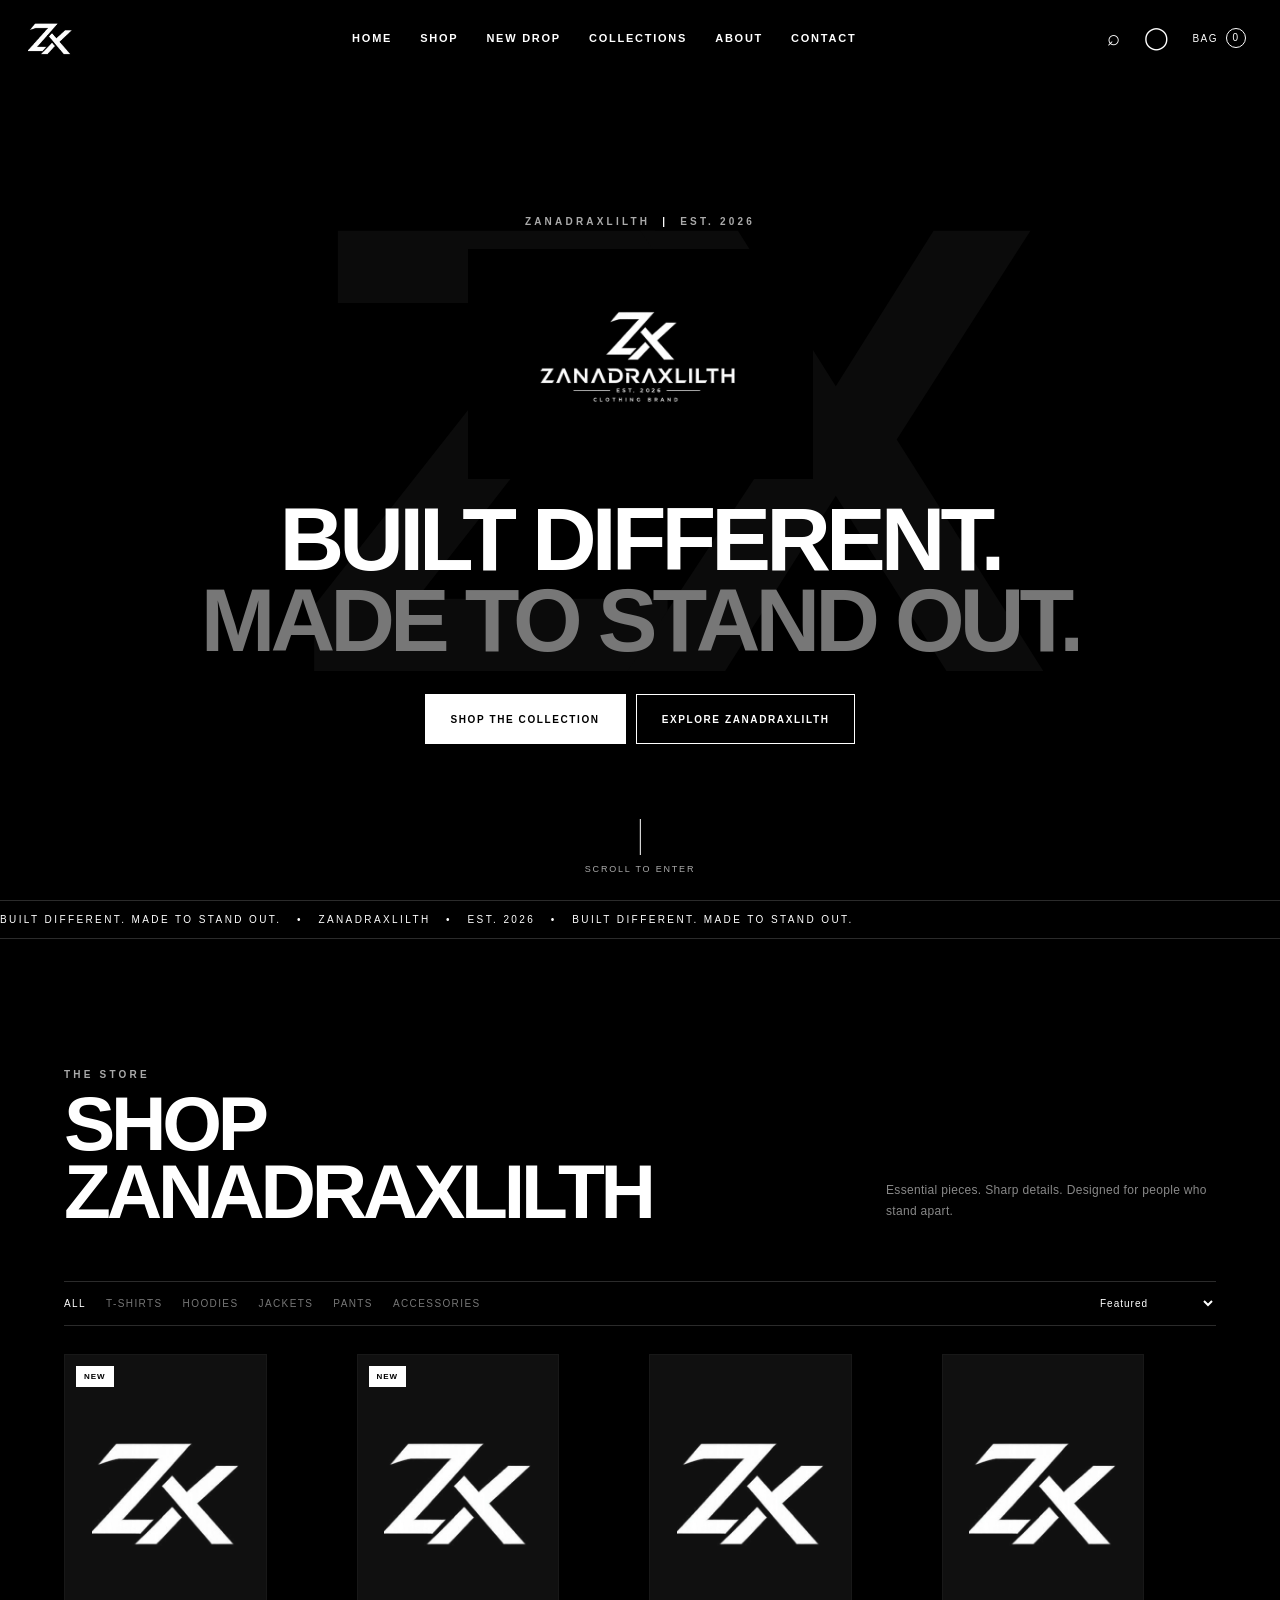
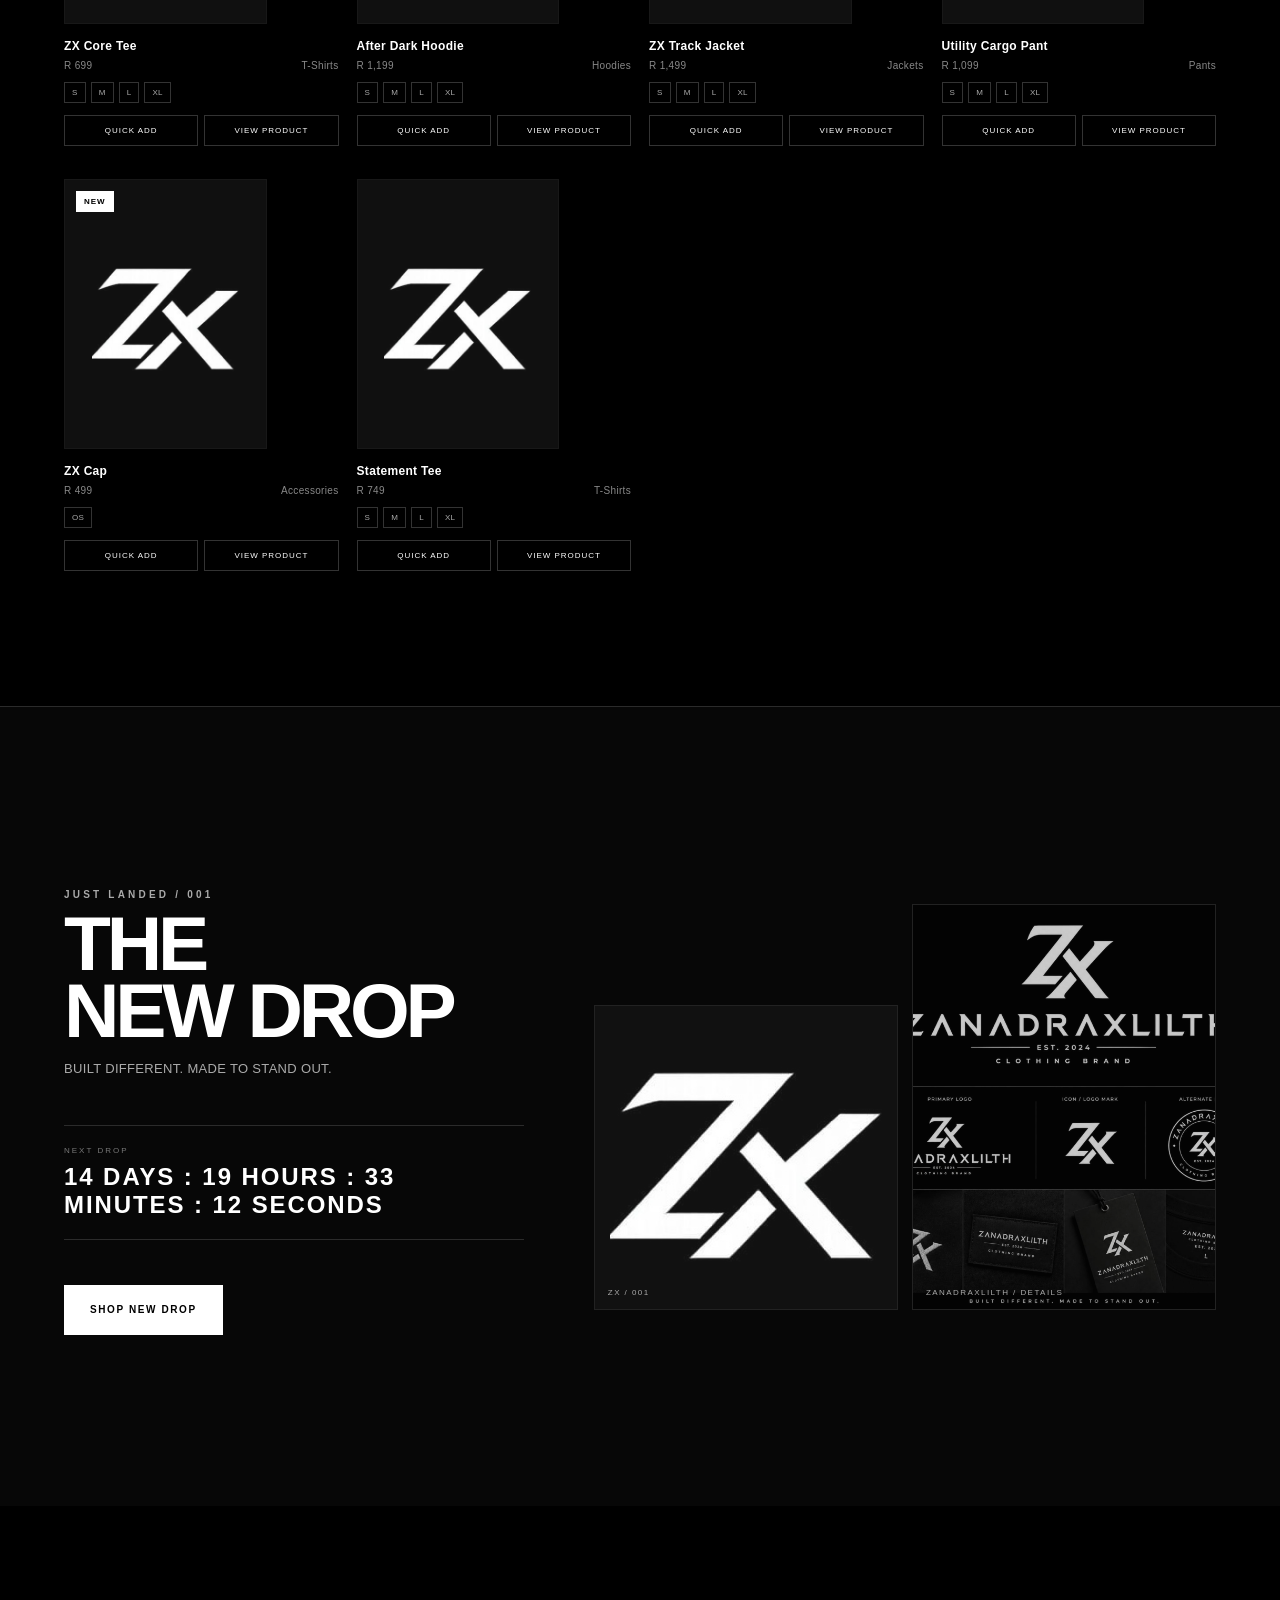
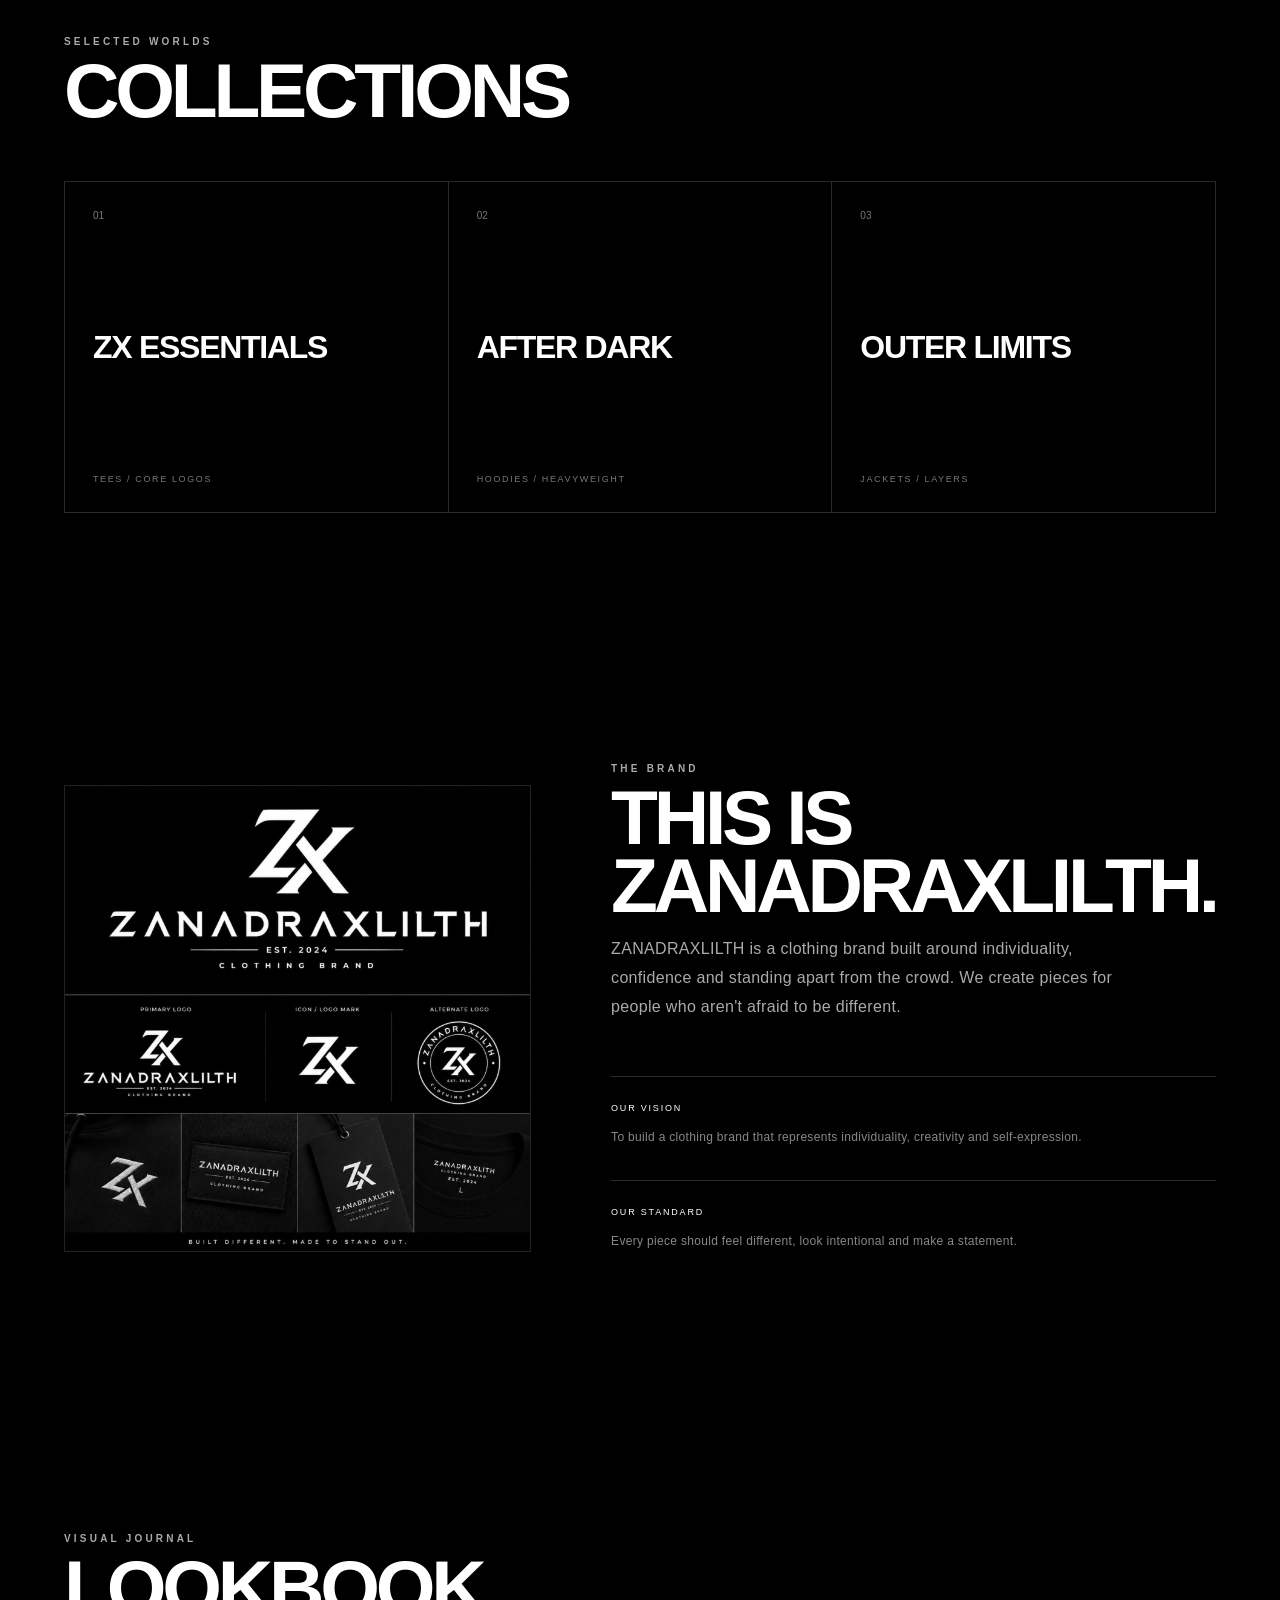
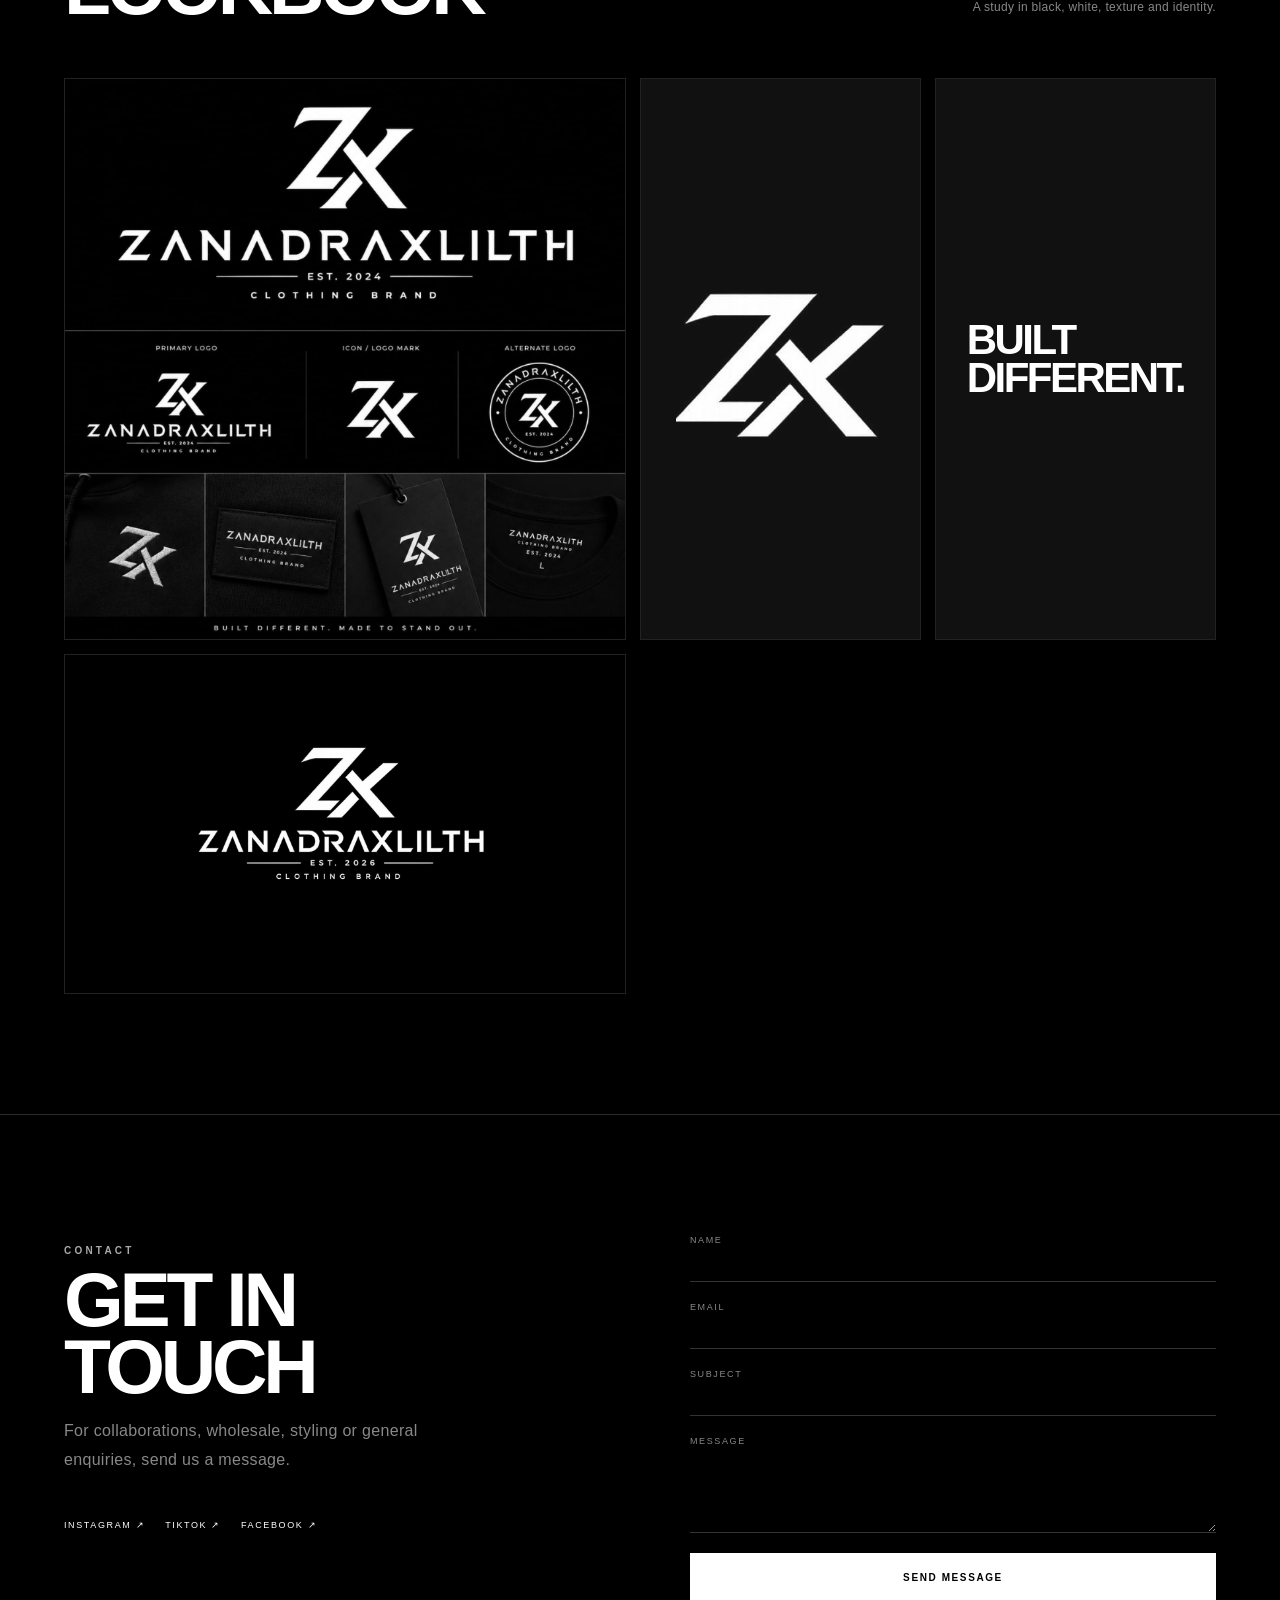
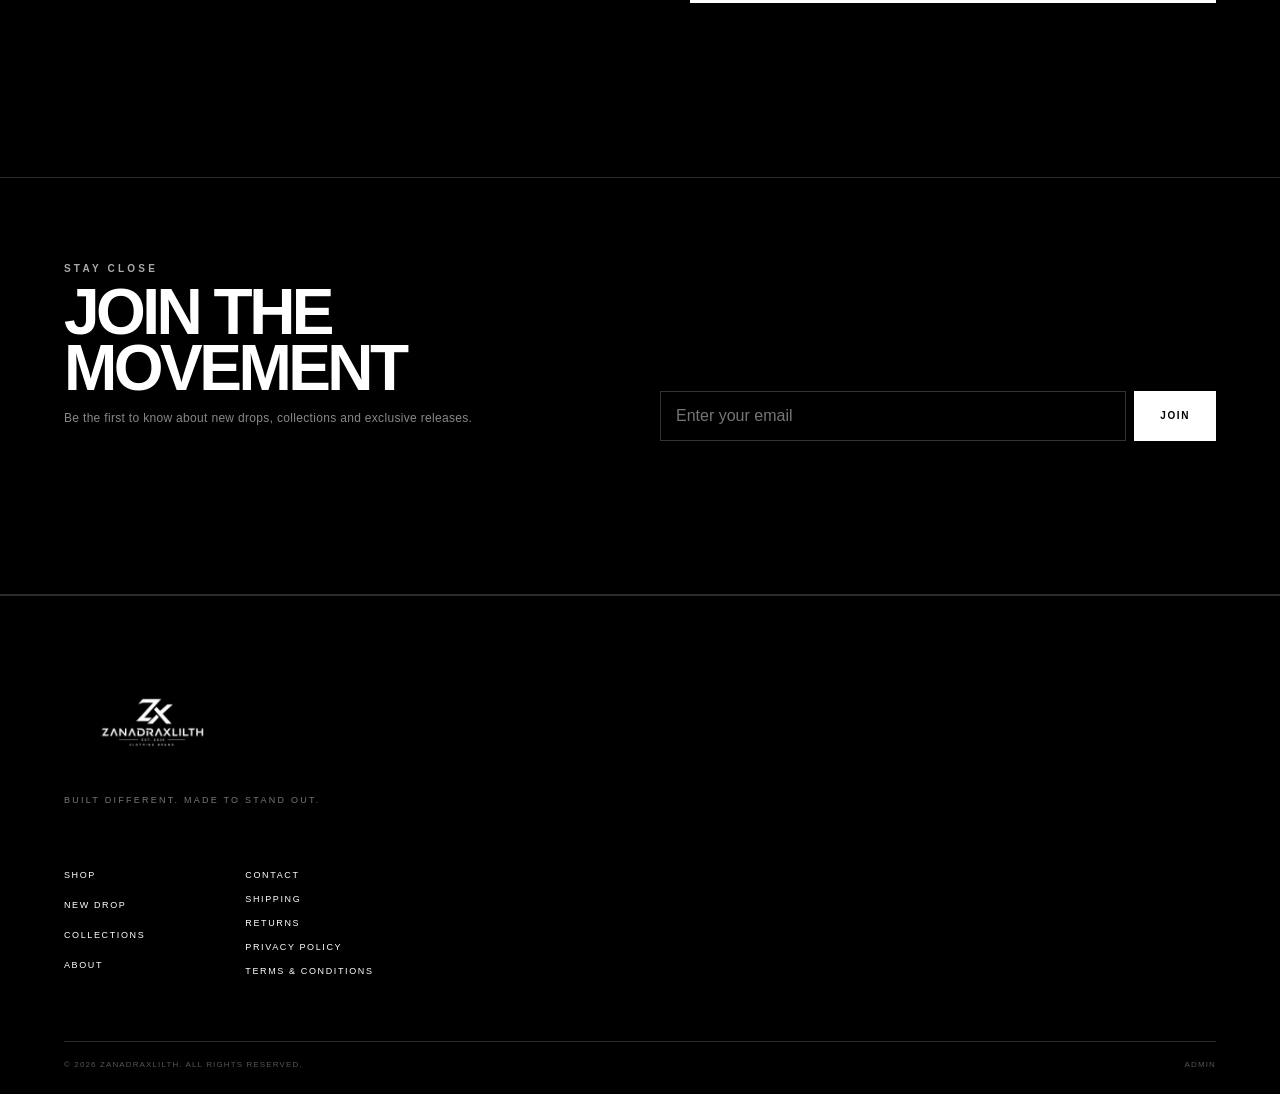
==== index.html @ dde9eb18 "Add files via upload" ====
<!doctype html>
<html lang="en">
<head>
  <meta charset="utf-8">
  <meta name="viewport" content="width=device-width,initial-scale=1,viewport-fit=cover">
  <meta name="theme-color" content="#000000">
  <meta name="description" content="ZANADRAXLILTH, premium South African streetwear. Built different. Made to stand out.">
  <title>ZANADRAXLILTH | Built Different.</title>
  <link rel="icon" type="image/jpeg" href="assets/zx-mark.jpg">
  <link rel="stylesheet" href="styles.css">
</head>
<body>
  <div id="loader" class="loader">
    <img src="assets/zx-mark.jpg" alt="ZX">
  </div>

  <header class="site-header">
    <a class="brand-mini" href="#home" aria-label="ZANADRAXLILTH home">
      <img src="assets/zx-mark.jpg" alt="ZX">
    </a>
    <nav class="desktop-nav" aria-label="Main navigation">
      <a href="#home">HOME</a><a href="#shop">SHOP</a><a href="#new-drop">NEW DROP</a>
      <a href="#collections">COLLECTIONS</a><a href="#about">ABOUT</a><a href="#contact">CONTACT</a>
    </nav>
    <div class="nav-actions">
      <button class="icon-btn" data-open="search" aria-label="Search">⌕</button>
      <button class="icon-btn" data-open="account" aria-label="Account">◯</button>
      <button class="bag-btn" data-open="cart" aria-label="Shopping bag">BAG <span id="cart-count">0</span></button>
      <button class="menu-btn" id="menu-toggle" aria-label="Open menu">☰</button>
    </div>
  </header>

  <aside id="mobile-menu" class="mobile-menu">
    <button class="close-panel" data-close="mobile-menu">×</button>
    <img src="assets/zx-mark.jpg" alt="ZX" class="panel-mark">
    <a href="#home">HOME</a><a href="#shop">SHOP</a><a href="#new-drop">NEW DROP</a>
    <a href="#collections">COLLECTIONS</a><a href="#about">ABOUT</a><a href="#contact">CONTACT</a>
  </aside>

  <main>
    <section id="home" class="hero">
      <div class="hero-bg"></div>
      <div class="hero-content reveal">
        <p class="eyebrow">ZANADRAXLILTH <span>|</span> EST. 2026</p>
        <img src="assets/zanadraxlilth-logo.jpg" class="hero-logo" alt="ZANADRAXLILTH official logo">
        <h1>BUILT DIFFERENT.<br><span>MADE TO STAND OUT.</span></h1>
        <div class="hero-actions">
          <a class="btn btn-light" href="#shop">SHOP THE COLLECTION</a>
          <a class="btn btn-outline" href="#about">EXPLORE ZANADRAXLILTH</a>
        </div>
      </div>
      <a class="scroll-cue" href="#shop"><span></span> SCROLL TO ENTER</a>
    </section>

    <section class="ticker"><div>BUILT DIFFERENT. MADE TO STAND OUT. &nbsp; • &nbsp; ZANADRAXLILTH &nbsp; • &nbsp; EST. 2026 &nbsp; • &nbsp; BUILT DIFFERENT. MADE TO STAND OUT.</div></section>

    <section id="shop" class="section shop-section">
      <div class="section-head reveal">
        <div><p class="eyebrow">THE STORE</p><h2>SHOP ZANADRAXLILTH</h2></div>
        <p class="section-note">Essential pieces. Sharp details. Designed for people who stand apart.</p>
      </div>
      <div class="shop-toolbar">
        <div id="category-tabs" class="tabs"></div>
        <select id="sort-products" aria-label="Sort products">
          <option value="featured">Featured</option><option value="newest">Newest</option>
          <option value="low">Price: Low to High</option><option value="high">Price: High to Low</option>
        </select>
      </div>
      <div id="product-grid" class="product-grid"></div>
    </section>

    <section id="new-drop" class="drop-section">
      <div class="drop-copy reveal">
        <p class="eyebrow">JUST LANDED / 001</p>
        <h2>THE<br><span>NEW DROP</span></h2>
        <p>BUILT DIFFERENT. MADE TO STAND OUT.</p>
        <div class="countdown-wrap">
          <span>NEXT DROP</span>
          <strong id="countdown">00 DAYS : 00 HOURS : 00 MINUTES : 00 SECONDS</strong>
        </div>
        <button class="btn btn-light" id="shop-new">SHOP NEW DROP</button>
      </div>
      <div class="drop-art reveal">
        <div class="editorial-card">
          <img src="assets/zx-mark.jpg" alt="ZX">
          <div class="editorial-label">ZX / 001</div>
        </div>
        <div class="editorial-card tall">
          <img src="assets/brand-board.jpg" alt="ZANADRAXLILTH brand board">
          <div class="editorial-label">ZANADRAXLILTH / DETAILS</div>
        </div>
      </div>
    </section>

    <section id="collections" class="section collections-section">
      <div class="section-head reveal"><div><p class="eyebrow">SELECTED WORLDS</p><h2>COLLECTIONS</h2></div></div>
      <div class="collection-grid">
        <button class="collection-card reveal" data-category="T-Shirts"><span>01</span><b>ZX ESSENTIALS</b><small>TEES / CORE LOGOS</small></button>
        <button class="collection-card reveal" data-category="Hoodies"><span>02</span><b>AFTER DARK</b><small>HOODIES / HEAVYWEIGHT</small></button>
        <button class="collection-card reveal" data-category="Jackets"><span>03</span><b>OUTER LIMITS</b><small>JACKETS / LAYERS</small></button>
      </div>
    </section>

    <section id="about" class="section about-section">
      <div class="about-image reveal"><img src="assets/brand-board.jpg" alt="ZANADRAXLILTH branding details"></div>
      <div class="about-copy reveal">
        <p class="eyebrow">THE BRAND</p>
        <h2>THIS IS<br>ZANADRAXLILTH.</h2>
        <p>ZANADRAXLILTH is a clothing brand built around individuality, confidence and standing apart from the crowd. We create pieces for people who aren't afraid to be different.</p>
        <div class="about-points">
          <div><span>OUR VISION</span><p>To build a clothing brand that represents individuality, creativity and self-expression.</p></div>
          <div><span>OUR STANDARD</span><p>Every piece should feel different, look intentional and make a statement.</p></div>
        </div>
      </div>
    </section>

    <section id="lookbook" class="section lookbook-section">
      <div class="section-head reveal"><div><p class="eyebrow">VISUAL JOURNAL</p><h2>LOOKBOOK</h2></div><p class="section-note">A study in black, white, texture and identity.</p></div>
      <div class="lookbook-grid">
        <div class="look wide reveal"><img src="assets/brand-board.jpg" alt="Brand details"></div>
        <div class="look reveal dark-card"><img src="assets/zx-mark.jpg" alt="ZX mark"></div>
        <div class="look reveal quote-card"><span>BUILT<br>DIFFERENT.</span></div>
        <div class="look wide reveal brand-card"><img src="assets/zanadraxlilth-logo.jpg" alt="ZANADRAXLILTH logo"></div>
      </div>
    </section>

    <section id="contact" class="section contact-section">
      <div class="contact-copy reveal"><p class="eyebrow">CONTACT</p><h2>GET IN<br>TOUCH</h2><p>For collaborations, wholesale, styling or general enquiries, send us a message.</p><div class="social-links"><a href="#" aria-label="Instagram">INSTAGRAM ↗</a><a href="#" aria-label="TikTok">TIKTOK ↗</a><a href="#" aria-label="Facebook">FACEBOOK ↗</a></div></div>
      <form id="contact-form" class="contact-form reveal">
        <label>NAME<input required name="name" autocomplete="name"></label>
        <label>EMAIL<input required type="email" name="email" autocomplete="email"></label>
        <label>SUBJECT<input required name="subject"></label>
        <label>MESSAGE<textarea required name="message" rows="6"></textarea></label>
        <button class="btn btn-light" type="submit">SEND MESSAGE</button>
        <p class="form-status" id="contact-status"></p>
      </form>
    </section>

    <section class="newsletter">
      <div><p class="eyebrow">STAY CLOSE</p><h2>JOIN THE MOVEMENT</h2><p>Be the first to know about new drops, collections and exclusive releases.</p></div>
      <form id="newsletter-form"><input required type="email" placeholder="Enter your email" aria-label="Email"><button class="btn btn-light">JOIN</button></form>
      <p class="form-status" id="newsletter-status"></p>
    </section>
  </main>

  <footer class="footer">
    <div class="footer-brand"><img src="assets/zanadraxlilth-logo.jpg" alt="ZANADRAXLILTH"><p>BUILT DIFFERENT. MADE TO STAND OUT.</p></div>
    <div class="footer-links"><div><a href="#shop">SHOP</a><a href="#new-drop">NEW DROP</a><a href="#collections">COLLECTIONS</a><a href="#about">ABOUT</a></div><div><a href="#contact">CONTACT</a><a href="#">SHIPPING</a><a href="#">RETURNS</a><a href="#">PRIVACY POLICY</a><a href="#">TERMS & CONDITIONS</a></div></div>
    <div class="footer-bottom"><span>© 2026 ZANADRAXLILTH. ALL RIGHTS RESERVED.</span><a href="admin.html">ADMIN</a></div>
  </footer>

  <div id="overlay" class="overlay"></div>
  <aside id="search-panel" class="side-panel"><button class="close-panel" data-close="search-panel">×</button><p class="eyebrow">SEARCH</p><input id="search-input" class="panel-input" placeholder="Search the collection"><div id="search-results"></div></aside>
  <aside id="account-panel" class="side-panel"><button class="close-panel" data-close="account-panel">×</button><p class="eyebrow">ACCOUNT</p><h3>YOUR ZANADRAXLILTH ACCOUNT</h3><p>Sign in to view orders, save products and manage your details.</p><button class="btn btn-light full" id="account-demo">SIGN IN / CREATE ACCOUNT</button><p class="small">Demo storefront mode. Connect your backend/auth provider for live customer accounts.</p></aside>
  <aside id="cart-panel" class="side-panel cart-panel"><button class="close-panel" data-close="cart-panel">×</button><p class="eyebrow">YOUR BAG</p><div id="cart-items"></div><div class="cart-summary"><span>SUBTOTAL</span><strong id="cart-subtotal">R0</strong></div><button class="btn btn-light full" id="checkout-btn">CHECKOUT</button></aside>

  <div id="product-modal" class="modal"><div class="modal-card"><button class="close-panel" data-close="product-modal">×</button><div id="product-detail"></div></div></div>
  <div id="checkout-modal" class="modal"><div class="modal-card checkout-card"><button class="close-panel" data-close="checkout-modal">×</button><div class="checkout-layout"><div><p class="eyebrow">CHECKOUT</p><h2>COMPLETE YOUR ORDER</h2><form id="checkout-form" class="checkout-form"><label>FULL NAME<input required></label><label>EMAIL<input required type="email"></label><label>PHONE NUMBER<input required type="tel"></label><label>SOUTH AFRICAN ADDRESS<input required></label><div class="two"><label>CITY<input required></label><label>PROVINCE<input required></label></div><label>POSTAL CODE<input required inputmode="numeric"></label><button class="btn btn-light" type="submit">PLACE ORDER</button></form></div><div class="checkout-summary" id="checkout-summary"></div></div></div></div>

  <script src="app.js"></script>
</body>
</html>
---- styles.css ----
:root{
  --black:#000;--white:#fff;--dark:#111;--mid:#777;--line:#2b2b2b;
  --max:1440px;font-family:Arial,Helvetica,sans-serif;
}
*{box-sizing:border-box}html{scroll-behavior:smooth}body{margin:0;background:var(--black);color:var(--white);font-family:var(--max);font-family:Arial,Helvetica,sans-serif;letter-spacing:.02em}a{text-decoration:none;color:inherit}button,input,textarea,select{font:inherit}button{cursor:pointer}img{max-width:100%;display:block}.loader{position:fixed;inset:0;background:#000;z-index:9999;display:grid;place-items:center;transition:opacity .5s}.loader img{width:110px;height:90px;object-fit:contain;mix-blend-mode:screen}.loader.hide{opacity:0;pointer-events:none}.site-header{height:76px;position:fixed;top:0;left:0;right:0;z-index:1000;display:grid;grid-template-columns:80px 1fr auto;align-items:center;padding:0 28px;border-bottom:1px solid transparent;background:rgba(0,0,0,.65);backdrop-filter:blur(10px);transition:.25s}.site-header.scrolled{border-color:var(--line)}.brand-mini img{width:44px;height:44px;object-fit:contain;mix-blend-mode:screen}.desktop-nav{display:flex;justify-content:center;gap:28px;font-size:11px;font-weight:700;letter-spacing:.16em}.desktop-nav a:hover,.footer a:hover,.social-links a:hover{opacity:.55}.nav-actions{display:flex;align-items:center;gap:12px}.icon-btn,.bag-btn,.menu-btn{background:none;border:0;color:#fff}.icon-btn{font-size:22px}.bag-btn{font-size:10px;letter-spacing:.14em}.bag-btn span{display:inline-grid;place-items:center;border:1px solid #fff;border-radius:50%;min-width:20px;height:20px;margin-left:4px}.menu-btn{display:none;font-size:22px}.hero{height:100svh;min-height:680px;position:relative;display:grid;place-items:center;overflow:hidden}.hero-bg{position:absolute;inset:0;background:#000}.hero-bg:after{content:"ZX";position:absolute;inset:0;display:grid;place-items:center;font-size:min(50vw,650px);font-weight:900;letter-spacing:-.1em;color:#0b0b0b}.hero-content{position:relative;text-align:center;z-index:2;padding:90px 20px 40px}.eyebrow{font-size:10px;letter-spacing:.32em;color:#aaa;font-weight:700}.eyebrow span{margin:0 6px;color:#fff}.hero-logo{width:min(620px,80vw);height:230px;object-fit:contain;margin:22px auto 14px;mix-blend-mode:screen}.hero h1{font-size:clamp(42px,7vw,104px);line-height:.9;letter-spacing:-.055em;margin:20px 0 34px}.hero h1 span{color:#777}.hero-actions{display:flex;justify-content:center;gap:10px;flex-wrap:wrap}.btn{min-height:50px;padding:0 25px;border:1px solid #fff;display:inline-flex;align-items:center;justify-content:center;font-size:10px;font-weight:800;letter-spacing:.16em;transition:.2s}.btn-light{background:#fff;color:#000}.btn-light:hover{background:#ddd;border-color:#ddd}.btn-outline{background:#000;color:#fff}.btn-outline:hover{background:#fff;color:#000}.scroll-cue{position:absolute;bottom:26px;left:50%;transform:translateX(-50%);font-size:9px;letter-spacing:.2em;color:#aaa}.scroll-cue span{display:block;width:1px;height:36px;background:#fff;margin:0 auto 9px;animation:pulse 1.7s infinite}.ticker{overflow:hidden;border-block:1px solid var(--line);white-space:nowrap}.ticker div{padding:13px 0;font-size:10px;letter-spacing:.24em;animation:marquee 22s linear infinite}.section{max-width:var(--max);margin:auto;padding:120px 5vw}.section-head{display:flex;justify-content:space-between;align-items:end;gap:30px;margin-bottom:48px}.section-head h2,.about-copy h2,.drop-copy h2,.contact-copy h2,.newsletter h2{font-size:clamp(38px,6vw,82px);line-height:.88;letter-spacing:-.055em;margin:8px 0}.section-note{max-width:330px;color:#888;font-size:12px;line-height:1.7}.shop-toolbar{display:flex;justify-content:space-between;gap:20px;border-block:1px solid var(--line);padding:15px 0;margin-bottom:28px}.tabs{display:flex;gap:20px;flex-wrap:wrap}.tabs button{background:none;border:0;color:#777;padding:0;font-size:10px;letter-spacing:.14em}.tabs button.active,.tabs button:hover{color:#fff}.shop-toolbar select{background:#000;color:#fff;border:0;font-size:10px;letter-spacing:.1em;outline:0}.product-grid{display:grid;grid-template-columns:repeat(4,1fr);gap:18px}.product-card{position:relative}.product-image{aspect-ratio:3/4;background:#101010;display:grid;place-items:center;overflow:hidden;border:1px solid #181818}.product-image img{width:78%;height:78%;object-fit:contain;mix-blend-mode:screen;transition:transform .5s}.product-card:hover .product-image img{transform:scale(1.05)}.new-badge{position:absolute;top:12px;left:12px;background:#fff;color:#000;font-size:8px;padding:6px 8px;font-weight:800;letter-spacing:.12em}.product-info{padding:15px 0}.product-name{font-size:12px;font-weight:800}.product-meta{display:flex;justify-content:space-between;margin-top:7px;font-size:10px;color:#888}.sizes{display:flex;gap:5px;margin-top:11px}.sizes span{border:1px solid #333;padding:5px 7px;font-size:8px;color:#aaa}.product-actions{display:grid;grid-template-columns:1fr 1fr;gap:6px;margin-top:12px}.mini-btn{background:#000;color:#fff;border:1px solid #333;padding:10px 5px;font-size:8px;letter-spacing:.12em}.mini-btn:hover{border-color:#fff}.drop-section{max-width:var(--max);margin:auto;min-height:800px;padding:120px 5vw;display:grid;grid-template-columns:.85fr 1.15fr;gap:70px;align-items:center;border-top:1px solid var(--line);background:#070707}.drop-copy>p:not(.eyebrow){color:#aaa;max-width:420px;line-height:1.7;font-size:13px}.countdown-wrap{margin:45px 0;border-block:1px solid var(--line);padding:20px 0}.countdown-wrap span{display:block;font-size:8px;color:#777;letter-spacing:.25em;margin-bottom:8px}.countdown-wrap strong{font-size:clamp(15px,2vw,24px);letter-spacing:.08em}.drop-art{display:grid;grid-template-columns:1fr 1fr;gap:14px;align-items:end}.editorial-card{background:#111;aspect-ratio:1/1;position:relative;display:grid;place-items:center;overflow:hidden;border:1px solid #222}.editorial-card.tall{aspect-ratio:3/4}.editorial-card img{width:90%;height:90%;object-fit:contain;mix-blend-mode:screen}.editorial-card.tall img{width:100%;height:100%;object-fit:cover;mix-blend-mode:normal;opacity:.78}.editorial-label{position:absolute;left:13px;bottom:12px;font-size:8px;letter-spacing:.18em;color:#aaa}.collection-grid{display:grid;grid-template-columns:repeat(3,1fr);gap:1px;background:var(--line);border:1px solid var(--line)}.collection-card{background:#000;color:#fff;border:0;text-align:left;min-height:330px;padding:28px;display:flex;flex-direction:column;justify-content:space-between;transition:.25s}.collection-card:hover{background:#111}.collection-card span{color:#777;font-size:10px}.collection-card b{font-size:32px;letter-spacing:-.04em}.collection-card small{font-size:9px;color:#777;letter-spacing:.18em}.about-section{display:grid;grid-template-columns:1.1fr .9fr;gap:80px;align-items:center}.about-image{background:#111;border:1px solid #222}.about-image img{width:100%;aspect-ratio:1/1;object-fit:cover;filter:grayscale(1)}.about-copy>p:not(.eyebrow){color:#aaa;line-height:1.8;max-width:540px}.about-points{margin-top:55px}.about-points>div{border-top:1px solid var(--line);padding:20px 0}.about-points span{font-size:9px;letter-spacing:.2em}.about-points p{color:#888;font-size:12px;line-height:1.7;max-width:520px}.lookbook-grid{display:grid;grid-template-columns:1.4fr .7fr .7fr;gap:14px}.look{min-height:340px;background:#111;border:1px solid #222;overflow:hidden}.look.wide{grid-column:span 1}.look img{width:100%;height:100%;object-fit:cover;filter:grayscale(1)}.dark-card{display:grid;place-items:center}.dark-card img{width:75%;height:75%;object-fit:contain;mix-blend-mode:screen}.quote-card{display:grid;place-items:center;padding:30px}.quote-card span{font-size:42px;font-weight:900;line-height:.9;letter-spacing:-.06em}.brand-card{grid-column:1/-1;height:300px}.brand-card img{object-fit:contain!important;background:#000}.contact-section{display:grid;grid-template-columns:1fr 1fr;gap:100px;border-top:1px solid var(--line)}.contact-copy>p:not(.eyebrow){max-width:430px;color:#888;line-height:1.8}.social-links{display:flex;gap:20px;flex-wrap:wrap;margin-top:45px;font-size:9px;letter-spacing:.18em}.contact-form,.checkout-form{display:grid;gap:20px}.contact-form label,.checkout-form label{font-size:9px;letter-spacing:.18em;color:#888}.contact-form input,.contact-form textarea,.checkout-form input{display:block;width:100%;background:#000;color:#fff;border:0;border-bottom:1px solid #333;padding:13px 0;outline:0;resize:vertical}.contact-form input:focus,.contact-form textarea:focus,.checkout-form input:focus{border-color:#fff}.newsletter{border-block:1px solid var(--line);padding:75px 5vw;display:grid;grid-template-columns:1fr 1fr;gap:40px;align-items:end}.newsletter h2{font-size:clamp(38px,5vw,68px)}.newsletter p:not(.eyebrow){color:#888;font-size:12px;line-height:1.7;max-width:480px}.newsletter form{display:flex;gap:8px}.newsletter input{flex:1;min-width:0;background:#000;border:1px solid #333;color:#fff;padding:0 15px;outline:0}.footer{padding:70px 5vw 25px;background:#000;border-top:1px solid var(--line)}.footer-brand img{width:320px;height:120px;object-fit:contain;object-position:left;mix-blend-mode:screen}.footer-brand p{font-size:9px;letter-spacing:.25em;color:#777}.footer-links{display:flex;gap:100px;margin:65px 0}.footer-links div{display:grid;gap:14px}.footer-links a{font-size:9px;letter-spacing:.18em}.footer-bottom{border-top:1px solid var(--line);padding-top:18px;display:flex;justify-content:space-between;color:#555;font-size:8px;letter-spacing:.14em}.overlay{position:fixed;inset:0;background:rgba(0,0,0,.7);z-index:1090;opacity:0;pointer-events:none;transition:.25s}.overlay.open{opacity:1;pointer-events:auto}.side-panel{position:fixed;top:0;right:-480px;width:min(480px,100%);height:100svh;background:#050505;border-left:1px solid #333;z-index:1100;padding:85px 28px 30px;transition:.3s;overflow:auto}.side-panel.open{right:0}.close-panel{position:absolute;top:22px;right:25px;background:none;border:0;color:#fff;font-size:28px}.panel-mark{width:90px;height:80px;object-fit:contain;mix-blend-mode:screen;margin-bottom:45px}.side-panel h3{font-size:24px;line-height:1}.panel-input{width:100%;background:#000;border:0;border-bottom:1px solid #444;color:#fff;padding:15px 0;outline:0}.search-result{display:flex;justify-content:space-between;border-bottom:1px solid #222;padding:18px 0;font-size:11px}.full{width:100%;margin-top:25px}.small{font-size:9px;color:#666;line-height:1.6}.cart-item{display:grid;grid-template-columns:70px 1fr auto;gap:12px;padding:15px 0;border-bottom:1px solid #222}.cart-item img{width:70px;height:80px;object-fit:contain;background:#111}.cart-item h4{margin:0;font-size:11px}.cart-item p{margin:7px 0;color:#777;font-size:9px}.remove{background:none;border:0;color:#777;font-size:9px}.cart-summary{display:flex;justify-content:space-between;padding:22px 0;font-size:10px;letter-spacing:.15em}.modal{position:fixed;inset:0;background:rgba(0,0,0,.88);z-index:1200;display:grid;place-items:center;padding:20px;opacity:0;pointer-events:none;transition:.25s}.modal.open{opacity:1;pointer-events:auto}.modal-card{width:min(1050px,100%);max-height:90svh;overflow:auto;background:#080808;border:1px solid #333;position:relative;padding:50px}.product-detail{display:grid;grid-template-columns:1fr 1fr;gap:45px}.detail-image{background:#111;min-height:520px;display:grid;place-items:center}.detail-image img{width:85%;height:85%;object-fit:contain;mix-blend-mode:screen}.detail-copy h2{font-size:48px;line-height:.95;letter-spacing:-.05em}.detail-copy .price{font-size:16px;color:#aaa}.detail-copy p{color:#888;font-size:12px;line-height:1.8}.size-select{display:flex;gap:7px;margin:25px 0}.size-select button{background:#000;border:1px solid #333;color:#fff;padding:10px 14px;font-size:10px}.size-select button.active{background:#fff;color:#000;border-color:#fff}.qty{display:flex;align-items:center;gap:15px;margin-bottom:15px}.qty button{background:#000;color:#fff;border:1px solid #333;width:32px;height:32px}.detail-actions{display:grid;grid-template-columns:1fr 1fr;gap:8px}.checkout-layout{display:grid;grid-template-columns:1fr .7fr;gap:50px}.checkout-card h2{font-size:42px;line-height:1;margin:8px 0 35px}.two{display:grid;grid-template-columns:1fr 1fr;gap:15px}.checkout-summary{border-left:1px solid #333;padding-left:35px}.summary-row{display:flex;justify-content:space-between;padding:14px 0;border-bottom:1px solid #222;font-size:10px}.summary-total{font-size:15px;font-weight:800;padding-top:20px}.form-status{font-size:10px;color:#aaa;min-height:14px}.mobile-menu{position:fixed;inset:0 0 0 auto;width:min(420px,100%);background:#000;z-index:1150;padding:90px 30px;display:flex;flex-direction:column;gap:22px;transform:translateX(100%);transition:.3s}.mobile-menu.open{transform:none}.mobile-menu a{font-size:24px;font-weight:800;letter-spacing:-.03em}.reveal{opacity:0;transform:translateY(20px);transition:.7s}.reveal.visible{opacity:1;transform:none}@keyframes marquee{to{transform:translateX(-50%)}}@keyframes pulse{0%,100%{opacity:.25;height:24px}50%{opacity:1;height:42px}}
@media(max-width:1000px){.desktop-nav{gap:14px}.product-grid{grid-template-columns:repeat(2,1fr)}.drop-section,.about-section,.contact-section{grid-template-columns:1fr}.drop-art{max-width:700px}.lookbook-grid{grid-template-columns:1fr 1fr}.brand-card{grid-column:1/-1}.newsletter{grid-template-columns:1fr}.checkout-layout{grid-template-columns:1fr}.checkout-summary{border-left:0;border-top:1px solid #333;padding:25px 0}.site-header{grid-template-columns:60px 1fr auto}.desktop-nav{display:none}.menu-btn{display:block}}
@media(max-width:560px){.site-header{height:65px;padding:0 17px}.nav-actions{gap:6px}.icon-btn{font-size:18px}.bag-btn{font-size:9px}.hero{min-height:620px}.hero-logo{height:150px;width:95vw}.hero h1{font-size:43px}.hero-actions{display:grid}.hero-actions .btn{width:100%}.section,.drop-section{padding:80px 20px}.section-head{display:block}.section-note{margin-top:18px}.shop-toolbar{display:block}.tabs{gap:12px;margin-bottom:15px}.product-grid{gap:12px}.product-name{font-size:10px}.product-actions{grid-template-columns:1fr}.drop-art{grid-template-columns:1fr 1fr;gap:8px}.collection-grid{grid-template-columns:1fr}.collection-card{min-height:230px}.lookbook-grid{grid-template-columns:1fr}.look,.brand-card{grid-column:1/-1}.brand-card{height:220px}.quote-card{min-height:220px}.contact-section{gap:45px}.newsletter{padding:60px 20px}.newsletter form{display:grid}.footer-links{gap:50px;margin:45px 0}.footer-brand img{width:250px}.footer-bottom{gap:20px;flex-direction:column}.modal-card{padding:50px 18px 25px}.product-detail{grid-template-columns:1fr;gap:25px}.detail-image{min-height:340px}.detail-copy h2{font-size:38px}.detail-actions{grid-template-columns:1fr}.two{grid-template-columns:1fr}}
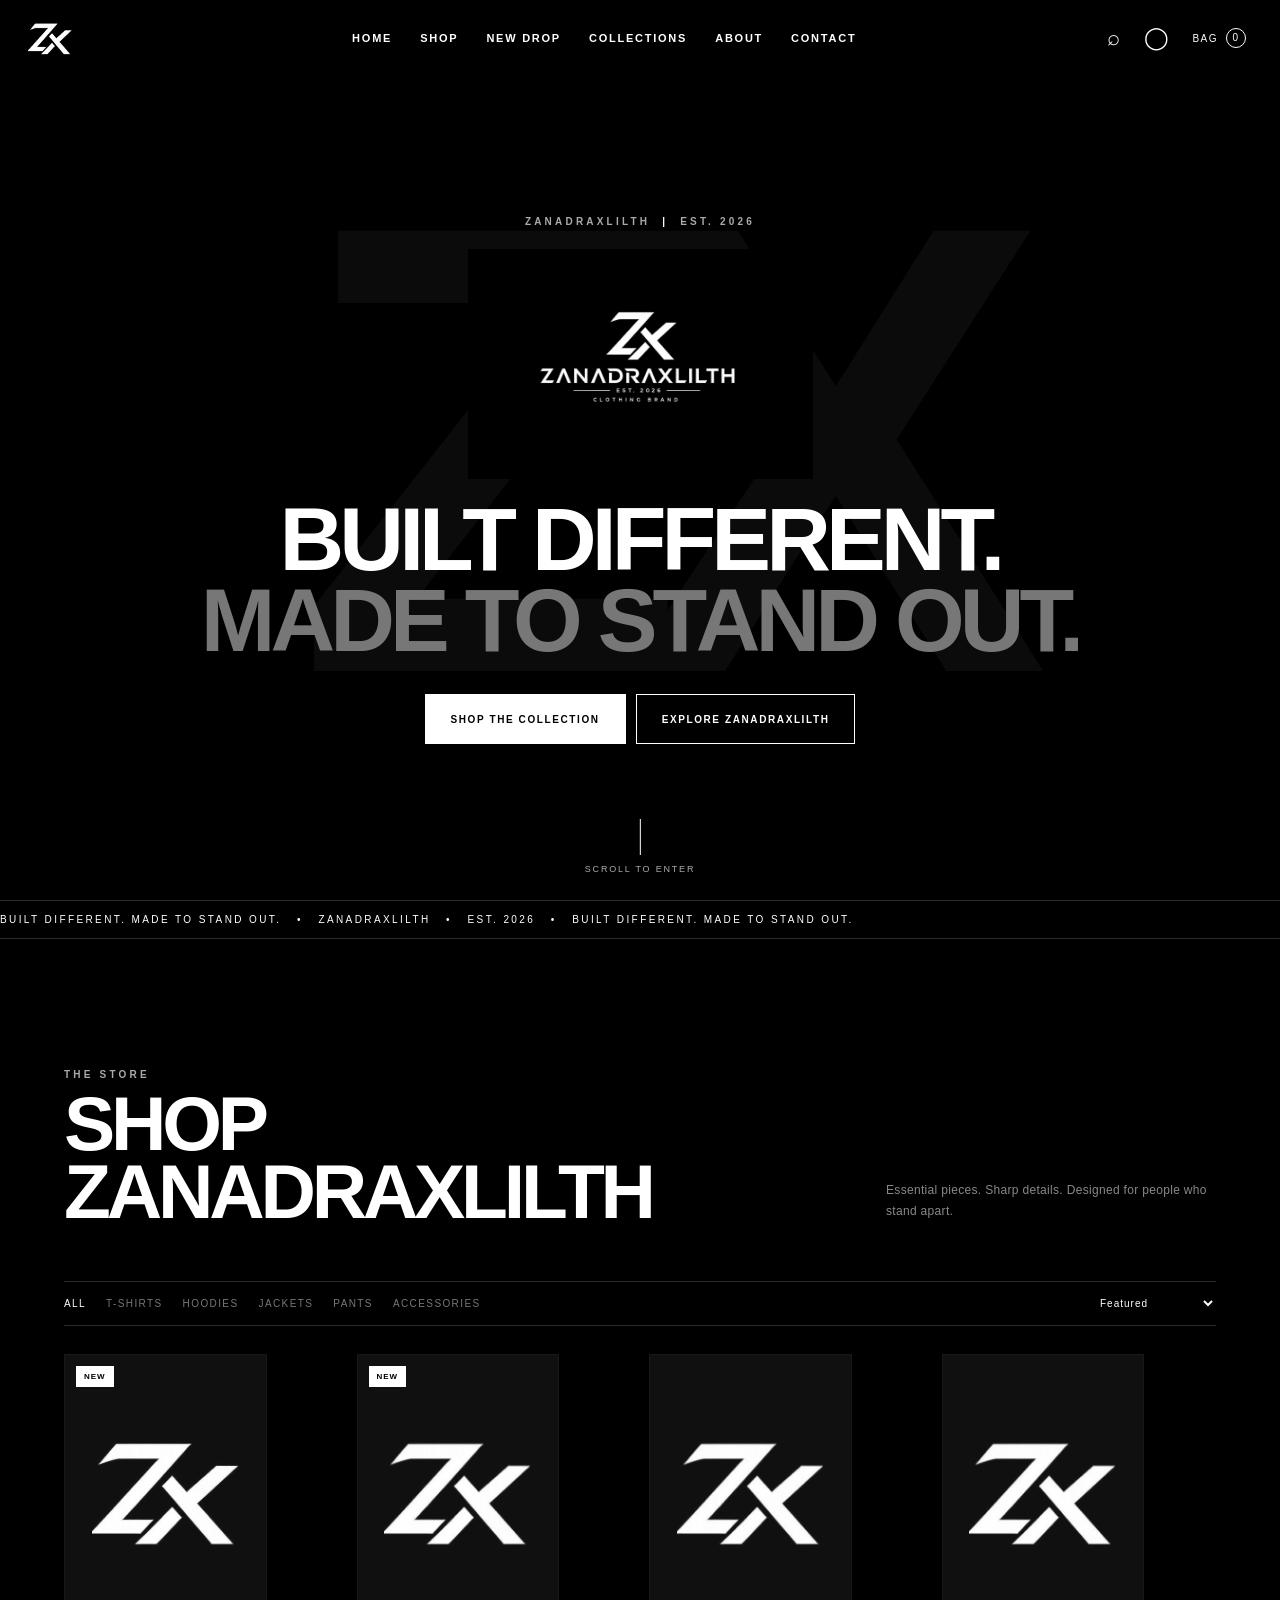
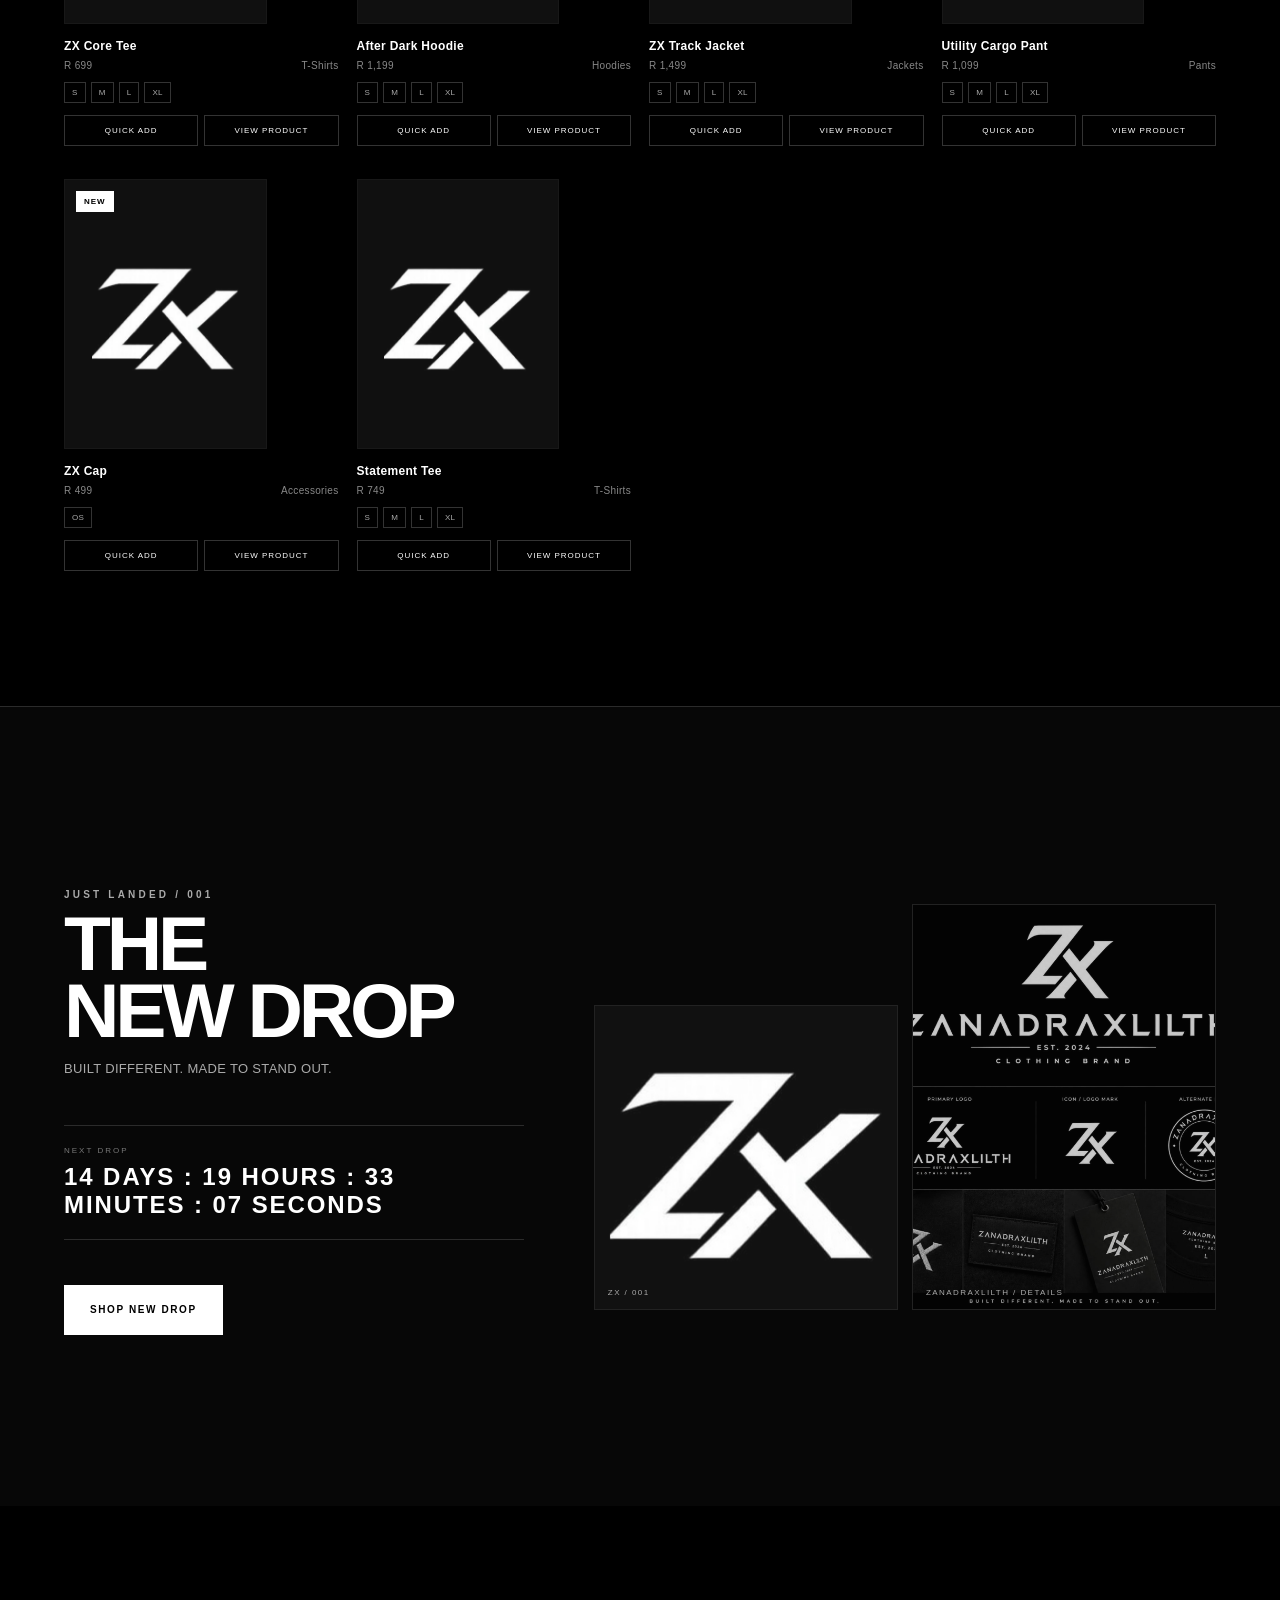
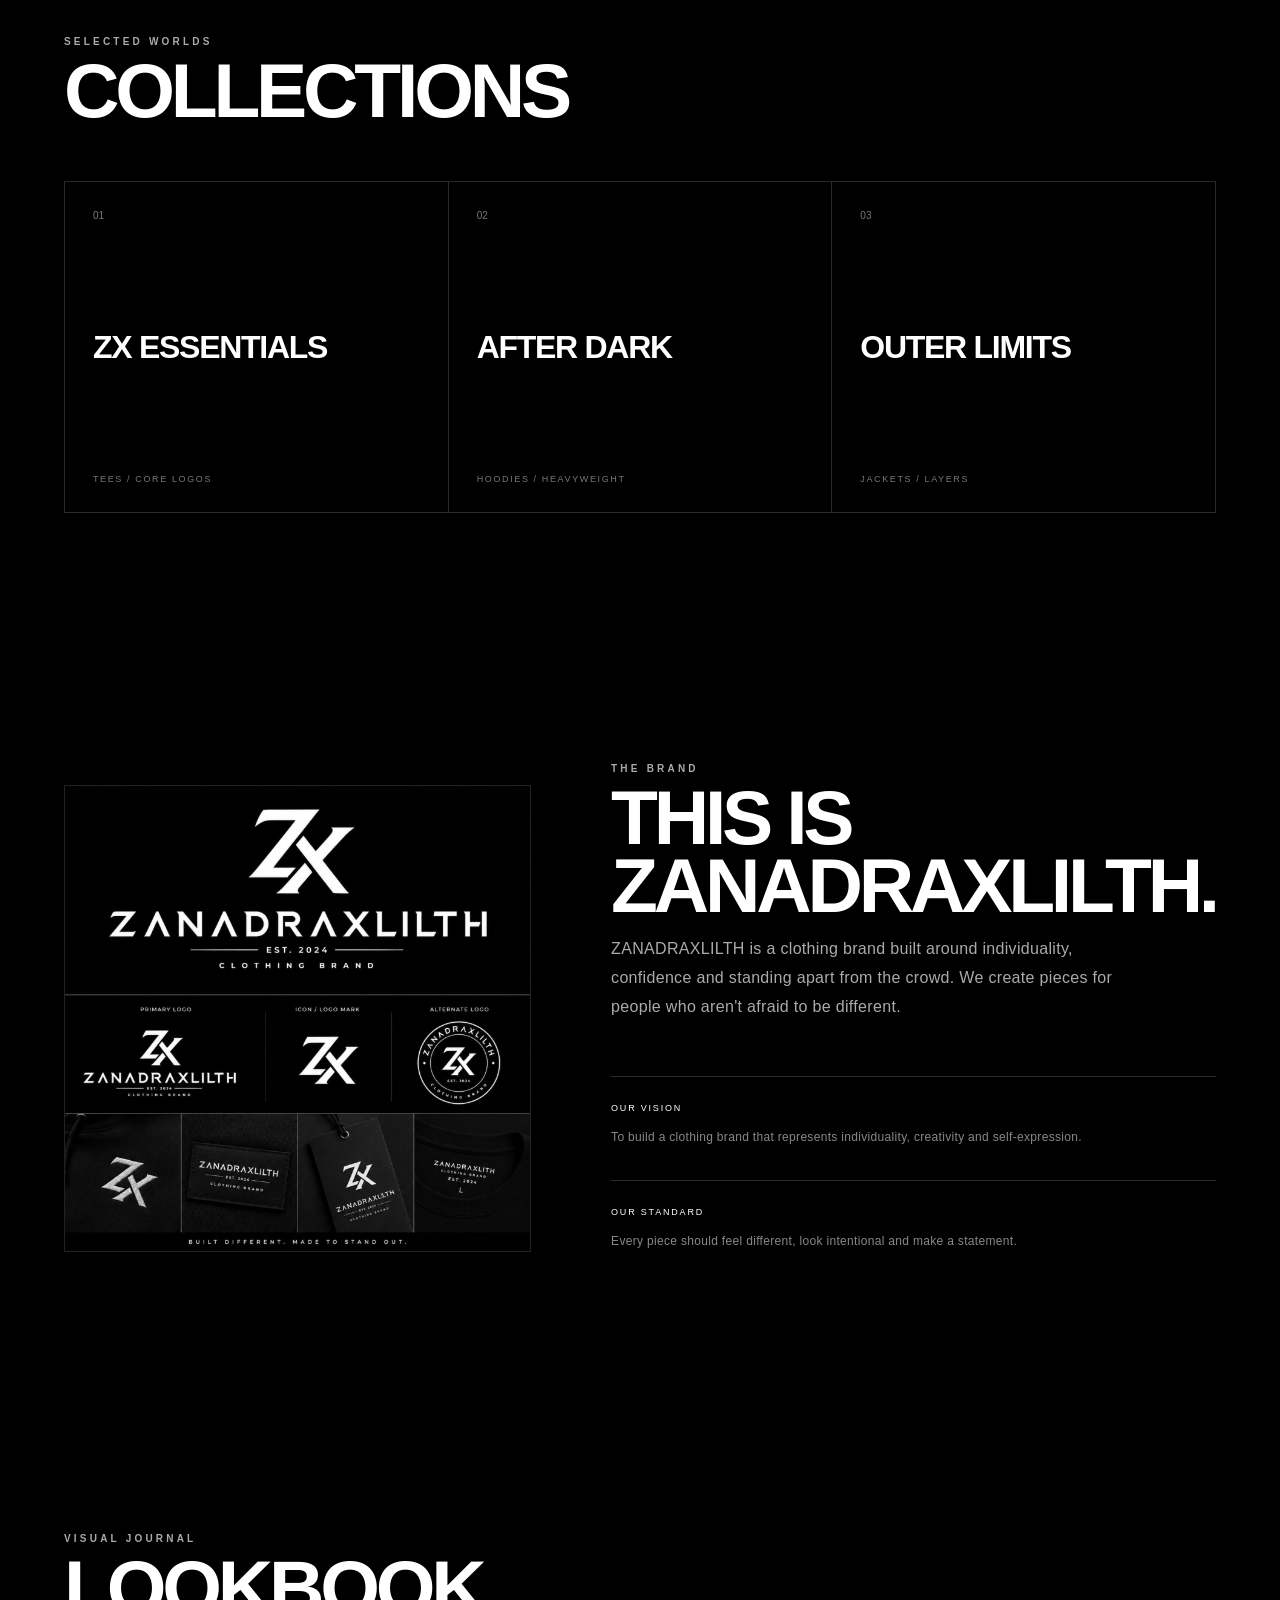
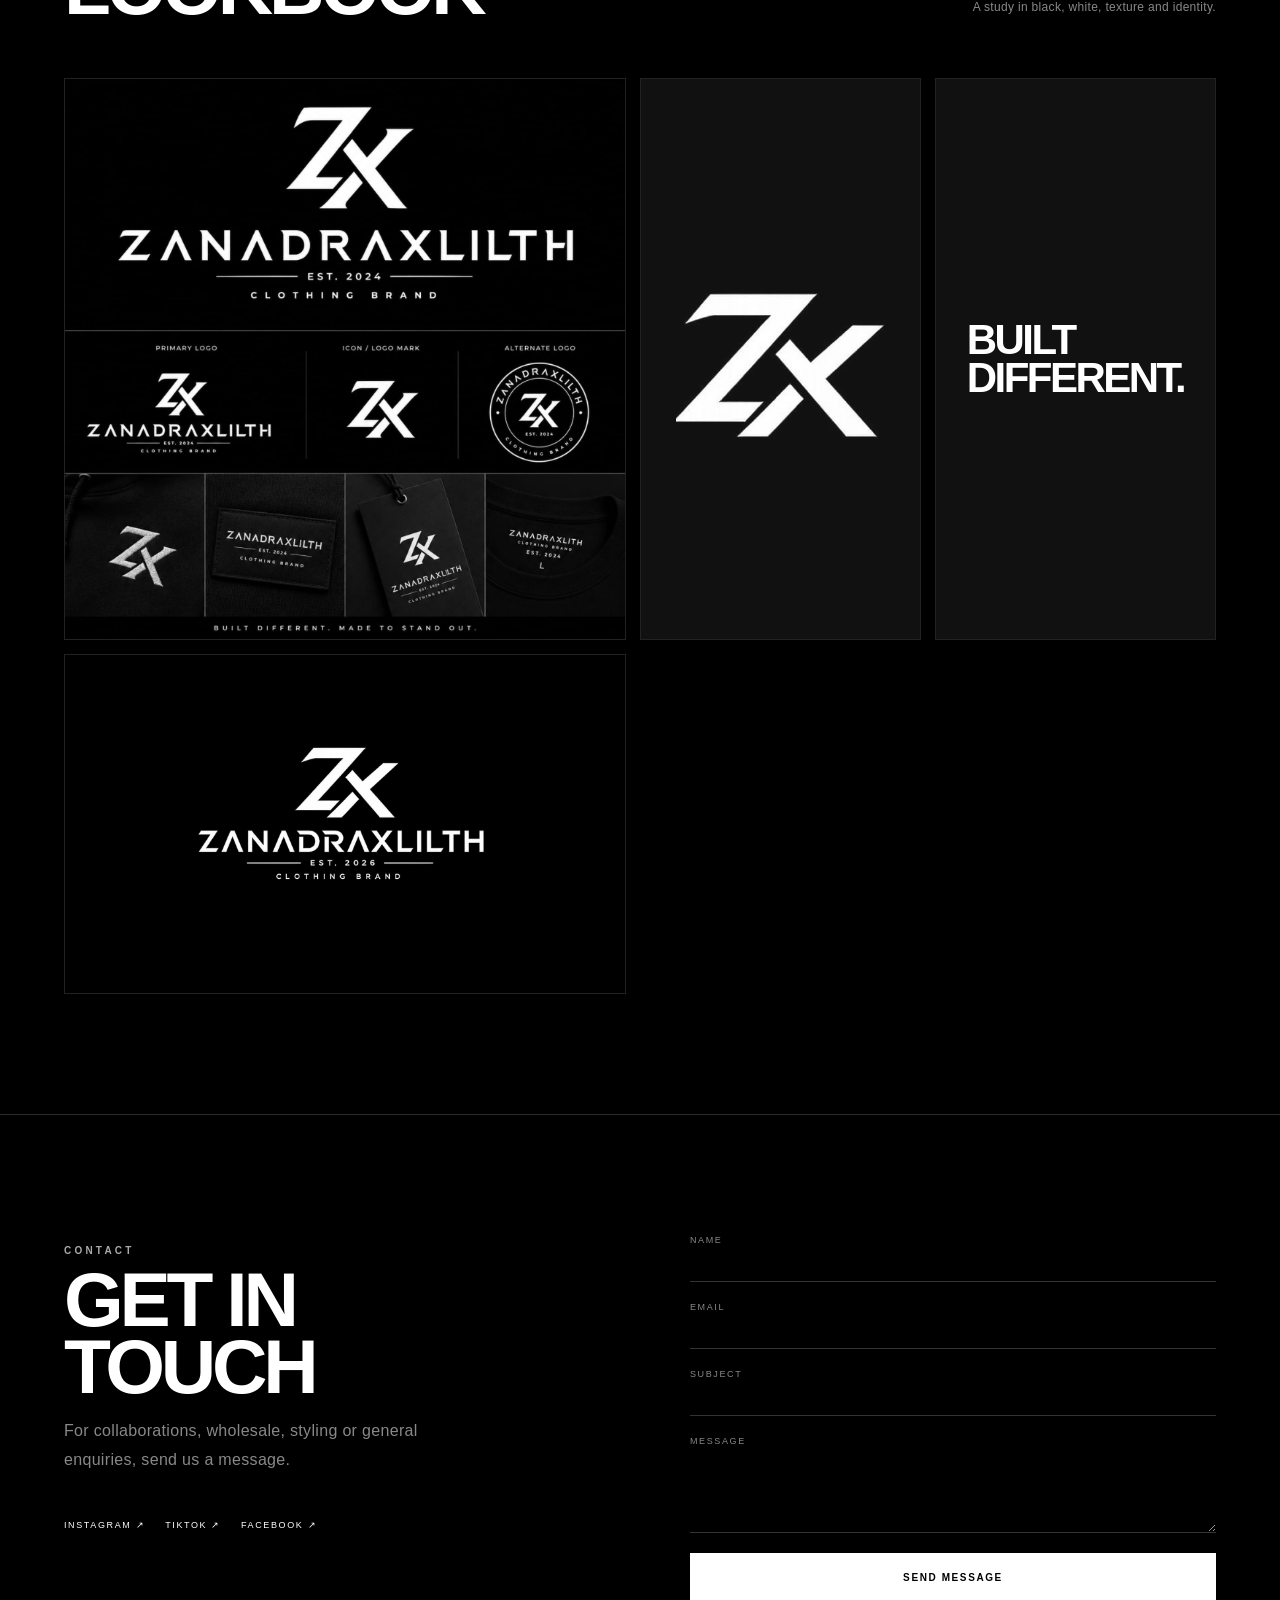
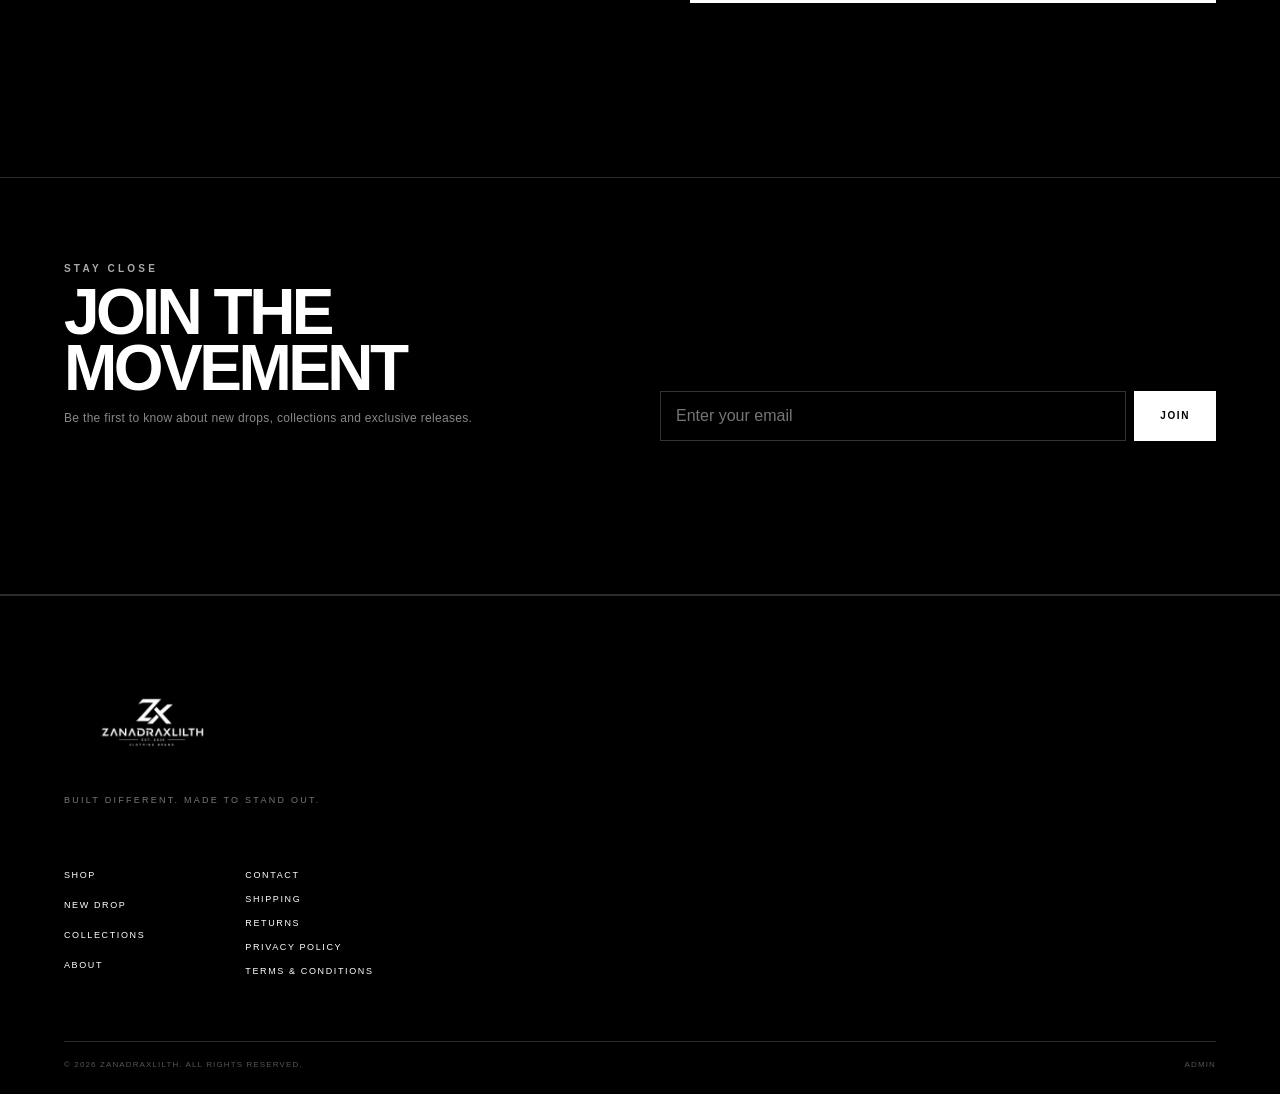
==== commit 09da59c6: "Add files via upload" ====
--- a/index.html
+++ b/index.html
@@ -10,8 +10,15 @@
   <link rel="stylesheet" href="styles.css">
 </head>
 <body>
-  <div id="loader" class="loader">
-    <img src="assets/zx-mark.jpg" alt="ZX">
+  <div id="loader" class="loader" aria-label="Loading ZANADRAXLILTH">
+    <div class="loader-inner">
+      <div class="loader-mark-wrap">
+        <img src="assets/zx-mark.jpg" alt="ZX" class="loader-mark">
+      </div>
+      <div class="loader-wordmark">ZANADRAXLILTH</div>
+      <div class="loader-line"><span></span></div>
+      <div class="loader-meta"><span>EST. 2026</span><span>LOADING EXPERIENCE</span></div>
+    </div>
   </div>
 
   <header class="site-header">
@@ -145,7 +152,7 @@
 
   <footer class="footer">
     <div class="footer-brand"><img src="assets/zanadraxlilth-logo.jpg" alt="ZANADRAXLILTH"><p>BUILT DIFFERENT. MADE TO STAND OUT.</p></div>
-    <div class="footer-links"><div><a href="#shop">SHOP</a><a href="#new-drop">NEW DROP</a><a href="#collections">COLLECTIONS</a><a href="#about">ABOUT</a></div><div><a href="#contact">CONTACT</a><a href="#">SHIPPING</a><a href="#">RETURNS</a><a href="#">PRIVACY POLICY</a><a href="#">TERMS & CONDITIONS</a></div></div>
+    <div class="footer-links"><div><a href="#shop">SHOP</a><a href="#new-drop">NEW DROP</a><a href="#collections">COLLECTIONS</a><a href="#about">ABOUT</a></div><div><a href="#contact">CONTACT</a><a href="#">SHIPPING</a><a href="#">RETURNS</a><a href="#">PRIVACY POLICY</a><a href="terms.html">TERMS & CONDITIONS</a></div></div>
     <div class="footer-bottom"><span>© 2026 ZANADRAXLILTH. ALL RIGHTS RESERVED.</span><a href="admin.html">ADMIN</a></div>
   </footer>
 
--- a/styles.css
+++ b/styles.css
@@ -2,6 +2,20 @@
   --black:#000;--white:#fff;--dark:#111;--mid:#777;--line:#2b2b2b;
   --max:1440px;font-family:Arial,Helvetica,sans-serif;
 }
-*{box-sizing:border-box}html{scroll-behavior:smooth}body{margin:0;background:var(--black);color:var(--white);font-family:var(--max);font-family:Arial,Helvetica,sans-serif;letter-spacing:.02em}a{text-decoration:none;color:inherit}button,input,textarea,select{font:inherit}button{cursor:pointer}img{max-width:100%;display:block}.loader{position:fixed;inset:0;background:#000;z-index:9999;display:grid;place-items:center;transition:opacity .5s}.loader img{width:110px;height:90px;object-fit:contain;mix-blend-mode:screen}.loader.hide{opacity:0;pointer-events:none}.site-header{height:76px;position:fixed;top:0;left:0;right:0;z-index:1000;display:grid;grid-template-columns:80px 1fr auto;align-items:center;padding:0 28px;border-bottom:1px solid transparent;background:rgba(0,0,0,.65);backdrop-filter:blur(10px);transition:.25s}.site-header.scrolled{border-color:var(--line)}.brand-mini img{width:44px;height:44px;object-fit:contain;mix-blend-mode:screen}.desktop-nav{display:flex;justify-content:center;gap:28px;font-size:11px;font-weight:700;letter-spacing:.16em}.desktop-nav a:hover,.footer a:hover,.social-links a:hover{opacity:.55}.nav-actions{display:flex;align-items:center;gap:12px}.icon-btn,.bag-btn,.menu-btn{background:none;border:0;color:#fff}.icon-btn{font-size:22px}.bag-btn{font-size:10px;letter-spacing:.14em}.bag-btn span{display:inline-grid;place-items:center;border:1px solid #fff;border-radius:50%;min-width:20px;height:20px;margin-left:4px}.menu-btn{display:none;font-size:22px}.hero{height:100svh;min-height:680px;position:relative;display:grid;place-items:center;overflow:hidden}.hero-bg{position:absolute;inset:0;background:#000}.hero-bg:after{content:"ZX";position:absolute;inset:0;display:grid;place-items:center;font-size:min(50vw,650px);font-weight:900;letter-spacing:-.1em;color:#0b0b0b}.hero-content{position:relative;text-align:center;z-index:2;padding:90px 20px 40px}.eyebrow{font-size:10px;letter-spacing:.32em;color:#aaa;font-weight:700}.eyebrow span{margin:0 6px;color:#fff}.hero-logo{width:min(620px,80vw);height:230px;object-fit:contain;margin:22px auto 14px;mix-blend-mode:screen}.hero h1{font-size:clamp(42px,7vw,104px);line-height:.9;letter-spacing:-.055em;margin:20px 0 34px}.hero h1 span{color:#777}.hero-actions{display:flex;justify-content:center;gap:10px;flex-wrap:wrap}.btn{min-height:50px;padding:0 25px;border:1px solid #fff;display:inline-flex;align-items:center;justify-content:center;font-size:10px;font-weight:800;letter-spacing:.16em;transition:.2s}.btn-light{background:#fff;color:#000}.btn-light:hover{background:#ddd;border-color:#ddd}.btn-outline{background:#000;color:#fff}.btn-outline:hover{background:#fff;color:#000}.scroll-cue{position:absolute;bottom:26px;left:50%;transform:translateX(-50%);font-size:9px;letter-spacing:.2em;color:#aaa}.scroll-cue span{display:block;width:1px;height:36px;background:#fff;margin:0 auto 9px;animation:pulse 1.7s infinite}.ticker{overflow:hidden;border-block:1px solid var(--line);white-space:nowrap}.ticker div{padding:13px 0;font-size:10px;letter-spacing:.24em;animation:marquee 22s linear infinite}.section{max-width:var(--max);margin:auto;padding:120px 5vw}.section-head{display:flex;justify-content:space-between;align-items:end;gap:30px;margin-bottom:48px}.section-head h2,.about-copy h2,.drop-copy h2,.contact-copy h2,.newsletter h2{font-size:clamp(38px,6vw,82px);line-height:.88;letter-spacing:-.055em;margin:8px 0}.section-note{max-width:330px;color:#888;font-size:12px;line-height:1.7}.shop-toolbar{display:flex;justify-content:space-between;gap:20px;border-block:1px solid var(--line);padding:15px 0;margin-bottom:28px}.tabs{display:flex;gap:20px;flex-wrap:wrap}.tabs button{background:none;border:0;color:#777;padding:0;font-size:10px;letter-spacing:.14em}.tabs button.active,.tabs button:hover{color:#fff}.shop-toolbar select{background:#000;color:#fff;border:0;font-size:10px;letter-spacing:.1em;outline:0}.product-grid{display:grid;grid-template-columns:repeat(4,1fr);gap:18px}.product-card{position:relative}.product-image{aspect-ratio:3/4;background:#101010;display:grid;place-items:center;overflow:hidden;border:1px solid #181818}.product-image img{width:78%;height:78%;object-fit:contain;mix-blend-mode:screen;transition:transform .5s}.product-card:hover .product-image img{transform:scale(1.05)}.new-badge{position:absolute;top:12px;left:12px;background:#fff;color:#000;font-size:8px;padding:6px 8px;font-weight:800;letter-spacing:.12em}.product-info{padding:15px 0}.product-name{font-size:12px;font-weight:800}.product-meta{display:flex;justify-content:space-between;margin-top:7px;font-size:10px;color:#888}.sizes{display:flex;gap:5px;margin-top:11px}.sizes span{border:1px solid #333;padding:5px 7px;font-size:8px;color:#aaa}.product-actions{display:grid;grid-template-columns:1fr 1fr;gap:6px;margin-top:12px}.mini-btn{background:#000;color:#fff;border:1px solid #333;padding:10px 5px;font-size:8px;letter-spacing:.12em}.mini-btn:hover{border-color:#fff}.drop-section{max-width:var(--max);margin:auto;min-height:800px;padding:120px 5vw;display:grid;grid-template-columns:.85fr 1.15fr;gap:70px;align-items:center;border-top:1px solid var(--line);background:#070707}.drop-copy>p:not(.eyebrow){color:#aaa;max-width:420px;line-height:1.7;font-size:13px}.countdown-wrap{margin:45px 0;border-block:1px solid var(--line);padding:20px 0}.countdown-wrap span{display:block;font-size:8px;color:#777;letter-spacing:.25em;margin-bottom:8px}.countdown-wrap strong{font-size:clamp(15px,2vw,24px);letter-spacing:.08em}.drop-art{display:grid;grid-template-columns:1fr 1fr;gap:14px;align-items:end}.editorial-card{background:#111;aspect-ratio:1/1;position:relative;display:grid;place-items:center;overflow:hidden;border:1px solid #222}.editorial-card.tall{aspect-ratio:3/4}.editorial-card img{width:90%;height:90%;object-fit:contain;mix-blend-mode:screen}.editorial-card.tall img{width:100%;height:100%;object-fit:cover;mix-blend-mode:normal;opacity:.78}.editorial-label{position:absolute;left:13px;bottom:12px;font-size:8px;letter-spacing:.18em;color:#aaa}.collection-grid{display:grid;grid-template-columns:repeat(3,1fr);gap:1px;background:var(--line);border:1px solid var(--line)}.collection-card{background:#000;color:#fff;border:0;text-align:left;min-height:330px;padding:28px;display:flex;flex-direction:column;justify-content:space-between;transition:.25s}.collection-card:hover{background:#111}.collection-card span{color:#777;font-size:10px}.collection-card b{font-size:32px;letter-spacing:-.04em}.collection-card small{font-size:9px;color:#777;letter-spacing:.18em}.about-section{display:grid;grid-template-columns:1.1fr .9fr;gap:80px;align-items:center}.about-image{background:#111;border:1px solid #222}.about-image img{width:100%;aspect-ratio:1/1;object-fit:cover;filter:grayscale(1)}.about-copy>p:not(.eyebrow){color:#aaa;line-height:1.8;max-width:540px}.about-points{margin-top:55px}.about-points>div{border-top:1px solid var(--line);padding:20px 0}.about-points span{font-size:9px;letter-spacing:.2em}.about-points p{color:#888;font-size:12px;line-height:1.7;max-width:520px}.lookbook-grid{display:grid;grid-template-columns:1.4fr .7fr .7fr;gap:14px}.look{min-height:340px;background:#111;border:1px solid #222;overflow:hidden}.look.wide{grid-column:span 1}.look img{width:100%;height:100%;object-fit:cover;filter:grayscale(1)}.dark-card{display:grid;place-items:center}.dark-card img{width:75%;height:75%;object-fit:contain;mix-blend-mode:screen}.quote-card{display:grid;place-items:center;padding:30px}.quote-card span{font-size:42px;font-weight:900;line-height:.9;letter-spacing:-.06em}.brand-card{grid-column:1/-1;height:300px}.brand-card img{object-fit:contain!important;background:#000}.contact-section{display:grid;grid-template-columns:1fr 1fr;gap:100px;border-top:1px solid var(--line)}.contact-copy>p:not(.eyebrow){max-width:430px;color:#888;line-height:1.8}.social-links{display:flex;gap:20px;flex-wrap:wrap;margin-top:45px;font-size:9px;letter-spacing:.18em}.contact-form,.checkout-form{display:grid;gap:20px}.contact-form label,.checkout-form label{font-size:9px;letter-spacing:.18em;color:#888}.contact-form input,.contact-form textarea,.checkout-form input{display:block;width:100%;background:#000;color:#fff;border:0;border-bottom:1px solid #333;padding:13px 0;outline:0;resize:vertical}.contact-form input:focus,.contact-form textarea:focus,.checkout-form input:focus{border-color:#fff}.newsletter{border-block:1px solid var(--line);padding:75px 5vw;display:grid;grid-template-columns:1fr 1fr;gap:40px;align-items:end}.newsletter h2{font-size:clamp(38px,5vw,68px)}.newsletter p:not(.eyebrow){color:#888;font-size:12px;line-height:1.7;max-width:480px}.newsletter form{display:flex;gap:8px}.newsletter input{flex:1;min-width:0;background:#000;border:1px solid #333;color:#fff;padding:0 15px;outline:0}.footer{padding:70px 5vw 25px;background:#000;border-top:1px solid var(--line)}.footer-brand img{width:320px;height:120px;object-fit:contain;object-position:left;mix-blend-mode:screen}.footer-brand p{font-size:9px;letter-spacing:.25em;color:#777}.footer-links{display:flex;gap:100px;margin:65px 0}.footer-links div{display:grid;gap:14px}.footer-links a{font-size:9px;letter-spacing:.18em}.footer-bottom{border-top:1px solid var(--line);padding-top:18px;display:flex;justify-content:space-between;color:#555;font-size:8px;letter-spacing:.14em}.overlay{position:fixed;inset:0;background:rgba(0,0,0,.7);z-index:1090;opacity:0;pointer-events:none;transition:.25s}.overlay.open{opacity:1;pointer-events:auto}.side-panel{position:fixed;top:0;right:-480px;width:min(480px,100%);height:100svh;background:#050505;border-left:1px solid #333;z-index:1100;padding:85px 28px 30px;transition:.3s;overflow:auto}.side-panel.open{right:0}.close-panel{position:absolute;top:22px;right:25px;background:none;border:0;color:#fff;font-size:28px}.panel-mark{width:90px;height:80px;object-fit:contain;mix-blend-mode:screen;margin-bottom:45px}.side-panel h3{font-size:24px;line-height:1}.panel-input{width:100%;background:#000;border:0;border-bottom:1px solid #444;color:#fff;padding:15px 0;outline:0}.search-result{display:flex;justify-content:space-between;border-bottom:1px solid #222;padding:18px 0;font-size:11px}.full{width:100%;margin-top:25px}.small{font-size:9px;color:#666;line-height:1.6}.cart-item{display:grid;grid-template-columns:70px 1fr auto;gap:12px;padding:15px 0;border-bottom:1px solid #222}.cart-item img{width:70px;height:80px;object-fit:contain;background:#111}.cart-item h4{margin:0;font-size:11px}.cart-item p{margin:7px 0;color:#777;font-size:9px}.remove{background:none;border:0;color:#777;font-size:9px}.cart-summary{display:flex;justify-content:space-between;padding:22px 0;font-size:10px;letter-spacing:.15em}.modal{position:fixed;inset:0;background:rgba(0,0,0,.88);z-index:1200;display:grid;place-items:center;padding:20px;opacity:0;pointer-events:none;transition:.25s}.modal.open{opacity:1;pointer-events:auto}.modal-card{width:min(1050px,100%);max-height:90svh;overflow:auto;background:#080808;border:1px solid #333;position:relative;padding:50px}.product-detail{display:grid;grid-template-columns:1fr 1fr;gap:45px}.detail-image{background:#111;min-height:520px;display:grid;place-items:center}.detail-image img{width:85%;height:85%;object-fit:contain;mix-blend-mode:screen}.detail-copy h2{font-size:48px;line-height:.95;letter-spacing:-.05em}.detail-copy .price{font-size:16px;color:#aaa}.detail-copy p{color:#888;font-size:12px;line-height:1.8}.size-select{display:flex;gap:7px;margin:25px 0}.size-select button{background:#000;border:1px solid #333;color:#fff;padding:10px 14px;font-size:10px}.size-select button.active{background:#fff;color:#000;border-color:#fff}.qty{display:flex;align-items:center;gap:15px;margin-bottom:15px}.qty button{background:#000;color:#fff;border:1px solid #333;width:32px;height:32px}.detail-actions{display:grid;grid-template-columns:1fr 1fr;gap:8px}.checkout-layout{display:grid;grid-template-columns:1fr .7fr;gap:50px}.checkout-card h2{font-size:42px;line-height:1;margin:8px 0 35px}.two{display:grid;grid-template-columns:1fr 1fr;gap:15px}.checkout-summary{border-left:1px solid #333;padding-left:35px}.summary-row{display:flex;justify-content:space-between;padding:14px 0;border-bottom:1px solid #222;font-size:10px}.summary-total{font-size:15px;font-weight:800;padding-top:20px}.form-status{font-size:10px;color:#aaa;min-height:14px}.mobile-menu{position:fixed;inset:0 0 0 auto;width:min(420px,100%);background:#000;z-index:1150;padding:90px 30px;display:flex;flex-direction:column;gap:22px;transform:translateX(100%);transition:.3s}.mobile-menu.open{transform:none}.mobile-menu a{font-size:24px;font-weight:800;letter-spacing:-.03em}.reveal{opacity:0;transform:translateY(20px);transition:.7s}.reveal.visible{opacity:1;transform:none}@keyframes marquee{to{transform:translateX(-50%)}}@keyframes pulse{0%,100%{opacity:.25;height:24px}50%{opacity:1;height:42px}}
+*{box-sizing:border-box}html{scroll-behavior:smooth}body{margin:0;background:var(--black);color:var(--white);font-family:var(--max);font-family:Arial,Helvetica,sans-serif;letter-spacing:.02em}a{text-decoration:none;color:inherit}button,input,textarea,select{font:inherit}button{cursor:pointer}img{max-width:100%;display:block}.loader{position:fixed;inset:0;background:#000;z-index:9999;display:grid;place-items:center;transition:opacity .7s,visibility .7s}.loader.hide{opacity:0;visibility:hidden;pointer-events:none}.loader-inner{width:min(420px,78vw);text-align:center}.loader-mark-wrap{width:92px;height:92px;margin:0 auto 24px;border:1px solid #2b2b2b;border-radius:50%;display:grid;place-items:center;position:relative;animation:loaderSpin 2.2s linear infinite}.loader-mark-wrap:before{content:"";position:absolute;inset:-7px;border:1px solid #333;border-left-color:#fff;border-radius:50%;animation:loaderSpinReverse 1.5s linear infinite}.loader-mark{width:58px;height:58px;object-fit:contain;mix-blend-mode:screen;animation:loaderPulse 1.4s ease-in-out infinite}.loader-wordmark{font-size:12px;font-weight:900;letter-spacing:.38em;margin-left:.38em;white-space:nowrap}.loader-line{height:1px;background:#222;margin:24px 0 12px;overflow:hidden}.loader-line span{display:block;width:45%;height:100%;background:#fff;animation:loaderProgress 1.35s cubic-bezier(.65,0,.35,1) infinite}.loader-meta{display:flex;justify-content:space-between;color:#666;font-size:7px;letter-spacing:.2em}@keyframes loaderSpin{to{transform:rotate(360deg)}}@keyframes loaderSpinReverse{to{transform:rotate(-360deg)}}@keyframes loaderPulse{0%,100%{transform:scale(.92);opacity:.65}50%{transform:scale(1);opacity:1}}@keyframes loaderProgress{0%{transform:translateX(-110%)}100%{transform:translateX(330%)}}.site-header{height:76px;position:fixed;top:0;left:0;right:0;z-index:1000;display:grid;grid-template-columns:80px 1fr auto;align-items:center;padding:0 28px;border-bottom:1px solid transparent;background:rgba(0,0,0,.65);backdrop-filter:blur(10px);transition:.25s}.site-header.scrolled{border-color:var(--line)}.brand-mini img{width:44px;height:44px;object-fit:contain;mix-blend-mode:screen}.desktop-nav{display:flex;justify-content:center;gap:28px;font-size:11px;font-weight:700;letter-spacing:.16em}.desktop-nav a:hover,.footer a:hover,.social-links a:hover{opacity:.55}.nav-actions{display:flex;align-items:center;gap:12px}.icon-btn,.bag-btn,.menu-btn{background:none;border:0;color:#fff}.icon-btn{font-size:22px}.bag-btn{font-size:10px;letter-spacing:.14em}.bag-btn span{display:inline-grid;place-items:center;border:1px solid #fff;border-radius:50%;min-width:20px;height:20px;margin-left:4px}.menu-btn{display:none;font-size:22px}.hero{height:100svh;min-height:680px;position:relative;display:grid;place-items:center;overflow:hidden}.hero-bg{position:absolute;inset:0;background:#000}.hero-bg:after{content:"ZX";position:absolute;inset:0;display:grid;place-items:center;font-size:min(50vw,650px);font-weight:900;letter-spacing:-.1em;color:#0b0b0b}.hero-content{position:relative;text-align:center;z-index:2;padding:90px 20px 40px}.eyebrow{font-size:10px;letter-spacing:.32em;color:#aaa;font-weight:700}.eyebrow span{margin:0 6px;color:#fff}.hero-logo{width:min(620px,80vw);height:230px;object-fit:contain;margin:22px auto 14px;mix-blend-mode:screen}.hero h1{font-size:clamp(42px,7vw,104px);line-height:.9;letter-spacing:-.055em;margin:20px 0 34px}.hero h1 span{color:#777}.hero-actions{display:flex;justify-content:center;gap:10px;flex-wrap:wrap}.btn{min-height:50px;padding:0 25px;border:1px solid #fff;display:inline-flex;align-items:center;justify-content:center;font-size:10px;font-weight:800;letter-spacing:.16em;transition:.2s}.btn-light{background:#fff;color:#000}.btn-light:hover{background:#ddd;border-color:#ddd}.btn-outline{background:#000;color:#fff}.btn-outline:hover{background:#fff;color:#000}.scroll-cue{position:absolute;bottom:26px;left:50%;transform:translateX(-50%);font-size:9px;letter-spacing:.2em;color:#aaa}.scroll-cue span{display:block;width:1px;height:36px;background:#fff;margin:0 auto 9px;animation:pulse 1.7s infinite}.ticker{overflow:hidden;border-block:1px solid var(--line);white-space:nowrap}.ticker div{padding:13px 0;font-size:10px;letter-spacing:.24em;animation:marquee 22s linear infinite}.section{max-width:var(--max);margin:auto;padding:120px 5vw}.section-head{display:flex;justify-content:space-between;align-items:end;gap:30px;margin-bottom:48px}.section-head h2,.about-copy h2,.drop-copy h2,.contact-copy h2,.newsletter h2{font-size:clamp(38px,6vw,82px);line-height:.88;letter-spacing:-.055em;margin:8px 0}.section-note{max-width:330px;color:#888;font-size:12px;line-height:1.7}.shop-toolbar{display:flex;justify-content:space-between;gap:20px;border-block:1px solid var(--line);padding:15px 0;margin-bottom:28px}.tabs{display:flex;gap:20px;flex-wrap:wrap}.tabs button{background:none;border:0;color:#777;padding:0;font-size:10px;letter-spacing:.14em}.tabs button.active,.tabs button:hover{color:#fff}.shop-toolbar select{background:#000;color:#fff;border:0;font-size:10px;letter-spacing:.1em;outline:0}.product-grid{display:grid;grid-template-columns:repeat(4,1fr);gap:18px}.product-card{position:relative}.product-image{aspect-ratio:3/4;background:#101010;display:grid;place-items:center;overflow:hidden;border:1px solid #181818}.product-image img{width:78%;height:78%;object-fit:contain;mix-blend-mode:screen;transition:transform .5s}.product-card:hover .product-image img{transform:scale(1.05)}.new-badge{position:absolute;top:12px;left:12px;background:#fff;color:#000;font-size:8px;padding:6px 8px;font-weight:800;letter-spacing:.12em}.product-info{padding:15px 0}.product-name{font-size:12px;font-weight:800}.product-meta{display:flex;justify-content:space-between;margin-top:7px;font-size:10px;color:#888}.sizes{display:flex;gap:5px;margin-top:11px}.sizes span{border:1px solid #333;padding:5px 7px;font-size:8px;color:#aaa}.product-actions{display:grid;grid-template-columns:1fr 1fr;gap:6px;margin-top:12px}.mini-btn{background:#000;color:#fff;border:1px solid #333;padding:10px 5px;font-size:8px;letter-spacing:.12em}.mini-btn:hover{border-color:#fff}.drop-section{max-width:var(--max);margin:auto;min-height:800px;padding:120px 5vw;display:grid;grid-template-columns:.85fr 1.15fr;gap:70px;align-items:center;border-top:1px solid var(--line);background:#070707}.drop-copy>p:not(.eyebrow){color:#aaa;max-width:420px;line-height:1.7;font-size:13px}.countdown-wrap{margin:45px 0;border-block:1px solid var(--line);padding:20px 0}.countdown-wrap span{display:block;font-size:8px;color:#777;letter-spacing:.25em;margin-bottom:8px}.countdown-wrap strong{font-size:clamp(15px,2vw,24px);letter-spacing:.08em}.drop-art{display:grid;grid-template-columns:1fr 1fr;gap:14px;align-items:end}.editorial-card{background:#111;aspect-ratio:1/1;position:relative;display:grid;place-items:center;overflow:hidden;border:1px solid #222}.editorial-card.tall{aspect-ratio:3/4}.editorial-card img{width:90%;height:90%;object-fit:contain;mix-blend-mode:screen}.editorial-card.tall img{width:100%;height:100%;object-fit:cover;mix-blend-mode:normal;opacity:.78}.editorial-label{position:absolute;left:13px;bottom:12px;font-size:8px;letter-spacing:.18em;color:#aaa}.collection-grid{display:grid;grid-template-columns:repeat(3,1fr);gap:1px;background:var(--line);border:1px solid var(--line)}.collection-card{background:#000;color:#fff;border:0;text-align:left;min-height:330px;padding:28px;display:flex;flex-direction:column;justify-content:space-between;transition:.25s}.collection-card:hover{background:#111}.collection-card span{color:#777;font-size:10px}.collection-card b{font-size:32px;letter-spacing:-.04em}.collection-card small{font-size:9px;color:#777;letter-spacing:.18em}.about-section{display:grid;grid-template-columns:1.1fr .9fr;gap:80px;align-items:center}.about-image{background:#111;border:1px solid #222}.about-image img{width:100%;aspect-ratio:1/1;object-fit:cover;filter:grayscale(1)}.about-copy>p:not(.eyebrow){color:#aaa;line-height:1.8;max-width:540px}.about-points{margin-top:55px}.about-points>div{border-top:1px solid var(--line);padding:20px 0}.about-points span{font-size:9px;letter-spacing:.2em}.about-points p{color:#888;font-size:12px;line-height:1.7;max-width:520px}.lookbook-grid{display:grid;grid-template-columns:1.4fr .7fr .7fr;gap:14px}.look{min-height:340px;background:#111;border:1px solid #222;overflow:hidden}.look.wide{grid-column:span 1}.look img{width:100%;height:100%;object-fit:cover;filter:grayscale(1)}.dark-card{display:grid;place-items:center}.dark-card img{width:75%;height:75%;object-fit:contain;mix-blend-mode:screen}.quote-card{display:grid;place-items:center;padding:30px}.quote-card span{font-size:42px;font-weight:900;line-height:.9;letter-spacing:-.06em}.brand-card{grid-column:1/-1;height:300px}.brand-card img{object-fit:contain!important;background:#000}.contact-section{display:grid;grid-template-columns:1fr 1fr;gap:100px;border-top:1px solid var(--line)}.contact-copy>p:not(.eyebrow){max-width:430px;color:#888;line-height:1.8}.social-links{display:flex;gap:20px;flex-wrap:wrap;margin-top:45px;font-size:9px;letter-spacing:.18em}.contact-form,.checkout-form{display:grid;gap:20px}.contact-form label,.checkout-form label{font-size:9px;letter-spacing:.18em;color:#888}.contact-form input,.contact-form textarea,.checkout-form input{display:block;width:100%;background:#000;color:#fff;border:0;border-bottom:1px solid #333;padding:13px 0;outline:0;resize:vertical}.contact-form input:focus,.contact-form textarea:focus,.checkout-form input:focus{border-color:#fff}.newsletter{border-block:1px solid var(--line);padding:75px 5vw;display:grid;grid-template-columns:1fr 1fr;gap:40px;align-items:end}.newsletter h2{font-size:clamp(38px,5vw,68px)}.newsletter p:not(.eyebrow){color:#888;font-size:12px;line-height:1.7;max-width:480px}.newsletter form{display:flex;gap:8px}.newsletter input{flex:1;min-width:0;background:#000;border:1px solid #333;color:#fff;padding:0 15px;outline:0}.footer{padding:70px 5vw 25px;background:#000;border-top:1px solid var(--line)}.footer-brand img{width:320px;height:120px;object-fit:contain;object-position:left;mix-blend-mode:screen}.footer-brand p{font-size:9px;letter-spacing:.25em;color:#777}.footer-links{display:flex;gap:100px;margin:65px 0}.footer-links div{display:grid;gap:14px}.footer-links a{font-size:9px;letter-spacing:.18em}.footer-bottom{border-top:1px solid var(--line);padding-top:18px;display:flex;justify-content:space-between;color:#555;font-size:8px;letter-spacing:.14em}.overlay{position:fixed;inset:0;background:rgba(0,0,0,.7);z-index:1090;opacity:0;pointer-events:none;transition:.25s}.overlay.open{opacity:1;pointer-events:auto}.side-panel{position:fixed;top:0;right:-480px;width:min(480px,100%);height:100svh;background:#050505;border-left:1px solid #333;z-index:1100;padding:85px 28px 30px;transition:.3s;overflow:auto}.side-panel.open{right:0}.close-panel{position:absolute;top:22px;right:25px;background:none;border:0;color:#fff;font-size:28px}.panel-mark{width:90px;height:80px;object-fit:contain;mix-blend-mode:screen;margin-bottom:45px}.side-panel h3{font-size:24px;line-height:1}.panel-input{width:100%;background:#000;border:0;border-bottom:1px solid #444;color:#fff;padding:15px 0;outline:0}.search-result{display:flex;justify-content:space-between;border-bottom:1px solid #222;padding:18px 0;font-size:11px}.full{width:100%;margin-top:25px}.small{font-size:9px;color:#666;line-height:1.6}.cart-item{display:grid;grid-template-columns:70px 1fr auto;gap:12px;padding:15px 0;border-bottom:1px solid #222}.cart-item img{width:70px;height:80px;object-fit:contain;background:#111}.cart-item h4{margin:0;font-size:11px}.cart-item p{margin:7px 0;color:#777;font-size:9px}.remove{background:none;border:0;color:#777;font-size:9px}.cart-summary{display:flex;justify-content:space-between;padding:22px 0;font-size:10px;letter-spacing:.15em}.modal{position:fixed;inset:0;background:rgba(0,0,0,.88);z-index:1200;display:grid;place-items:center;padding:20px;opacity:0;pointer-events:none;transition:.25s}.modal.open{opacity:1;pointer-events:auto}.modal-card{width:min(1050px,100%);max-height:90svh;overflow:auto;background:#080808;border:1px solid #333;position:relative;padding:50px}.product-detail{display:grid;grid-template-columns:1fr 1fr;gap:45px}.detail-image{background:#111;min-height:520px;display:grid;place-items:center}.detail-image img{width:85%;height:85%;object-fit:contain;mix-blend-mode:screen}.detail-copy h2{font-size:48px;line-height:.95;letter-spacing:-.05em}.detail-copy .price{font-size:16px;color:#aaa}.detail-copy p{color:#888;font-size:12px;line-height:1.8}.size-select{display:flex;gap:7px;margin:25px 0}.size-select button{background:#000;border:1px solid #333;color:#fff;padding:10px 14px;font-size:10px}.size-select button.active{background:#fff;color:#000;border-color:#fff}.qty{display:flex;align-items:center;gap:15px;margin-bottom:15px}.qty button{background:#000;color:#fff;border:1px solid #333;width:32px;height:32px}.detail-actions{display:grid;grid-template-columns:1fr 1fr;gap:8px}.checkout-layout{display:grid;grid-template-columns:1fr .7fr;gap:50px}.checkout-card h2{font-size:42px;line-height:1;margin:8px 0 35px}.two{display:grid;grid-template-columns:1fr 1fr;gap:15px}.checkout-summary{border-left:1px solid #333;padding-left:35px}.summary-row{display:flex;justify-content:space-between;padding:14px 0;border-bottom:1px solid #222;font-size:10px}.summary-total{font-size:15px;font-weight:800;padding-top:20px}.form-status{font-size:10px;color:#aaa;min-height:14px}.mobile-menu{position:fixed;inset:0 0 0 auto;width:min(420px,100%);background:#000;z-index:1150;padding:90px 30px;display:flex;flex-direction:column;gap:22px;transform:translateX(100%);transition:.3s}.mobile-menu.open{transform:none}.mobile-menu a{font-size:24px;font-weight:800;letter-spacing:-.03em}.reveal{opacity:0;transform:translateY(20px);transition:.7s}.reveal.visible{opacity:1;transform:none}@keyframes marquee{to{transform:translateX(-50%)}}@keyframes pulse{0%,100%{opacity:.25;height:24px}50%{opacity:1;height:42px}}
 @media(max-width:1000px){.desktop-nav{gap:14px}.product-grid{grid-template-columns:repeat(2,1fr)}.drop-section,.about-section,.contact-section{grid-template-columns:1fr}.drop-art{max-width:700px}.lookbook-grid{grid-template-columns:1fr 1fr}.brand-card{grid-column:1/-1}.newsletter{grid-template-columns:1fr}.checkout-layout{grid-template-columns:1fr}.checkout-summary{border-left:0;border-top:1px solid #333;padding:25px 0}.site-header{grid-template-columns:60px 1fr auto}.desktop-nav{display:none}.menu-btn{display:block}}
 @media(max-width:560px){.site-header{height:65px;padding:0 17px}.nav-actions{gap:6px}.icon-btn{font-size:18px}.bag-btn{font-size:9px}.hero{min-height:620px}.hero-logo{height:150px;width:95vw}.hero h1{font-size:43px}.hero-actions{display:grid}.hero-actions .btn{width:100%}.section,.drop-section{padding:80px 20px}.section-head{display:block}.section-note{margin-top:18px}.shop-toolbar{display:block}.tabs{gap:12px;margin-bottom:15px}.product-grid{gap:12px}.product-name{font-size:10px}.product-actions{grid-template-columns:1fr}.drop-art{grid-template-columns:1fr 1fr;gap:8px}.collection-grid{grid-template-columns:1fr}.collection-card{min-height:230px}.lookbook-grid{grid-template-columns:1fr}.look,.brand-card{grid-column:1/-1}.brand-card{height:220px}.quote-card{min-height:220px}.contact-section{gap:45px}.newsletter{padding:60px 20px}.newsletter form{display:grid}.footer-links{gap:50px;margin:45px 0}.footer-brand img{width:250px}.footer-bottom{gap:20px;flex-direction:column}.modal-card{padding:50px 18px 25px}.product-detail{grid-template-columns:1fr;gap:25px}.detail-image{min-height:340px}.detail-copy h2{font-size:38px}.detail-actions{grid-template-columns:1fr}.two{grid-template-columns:1fr}}
+
+
+/* Terms & Conditions */
+.legal-page{min-height:100vh;background:#000;color:#fff;padding:150px 5vw 90px}
+.legal-wrap{max-width:980px;margin:0 auto}
+.legal-kicker{font-size:9px;letter-spacing:.3em;color:#777;font-weight:700}
+.legal-page h1{font-size:clamp(48px,8vw,108px);line-height:.86;letter-spacing:-.06em;margin:18px 0 28px}
+.legal-intro{max-width:650px;color:#999;font-size:13px;line-height:1.8;margin-bottom:70px}
+.legal-section{border-top:1px solid #222;padding:30px 0}
+.legal-section h2{font-size:18px;letter-spacing:-.02em;margin:0 0 14px}
+.legal-section p,.legal-section li{color:#999;font-size:12px;line-height:1.85}
+.legal-section ul{padding-left:20px}
+.legal-back{display:inline-flex;margin-top:45px}
+@media(max-width:700px){.loader-wordmark{font-size:10px;letter-spacing:.25em}.legal-page{padding-top:125px}.legal-page h1{font-size:58px}}
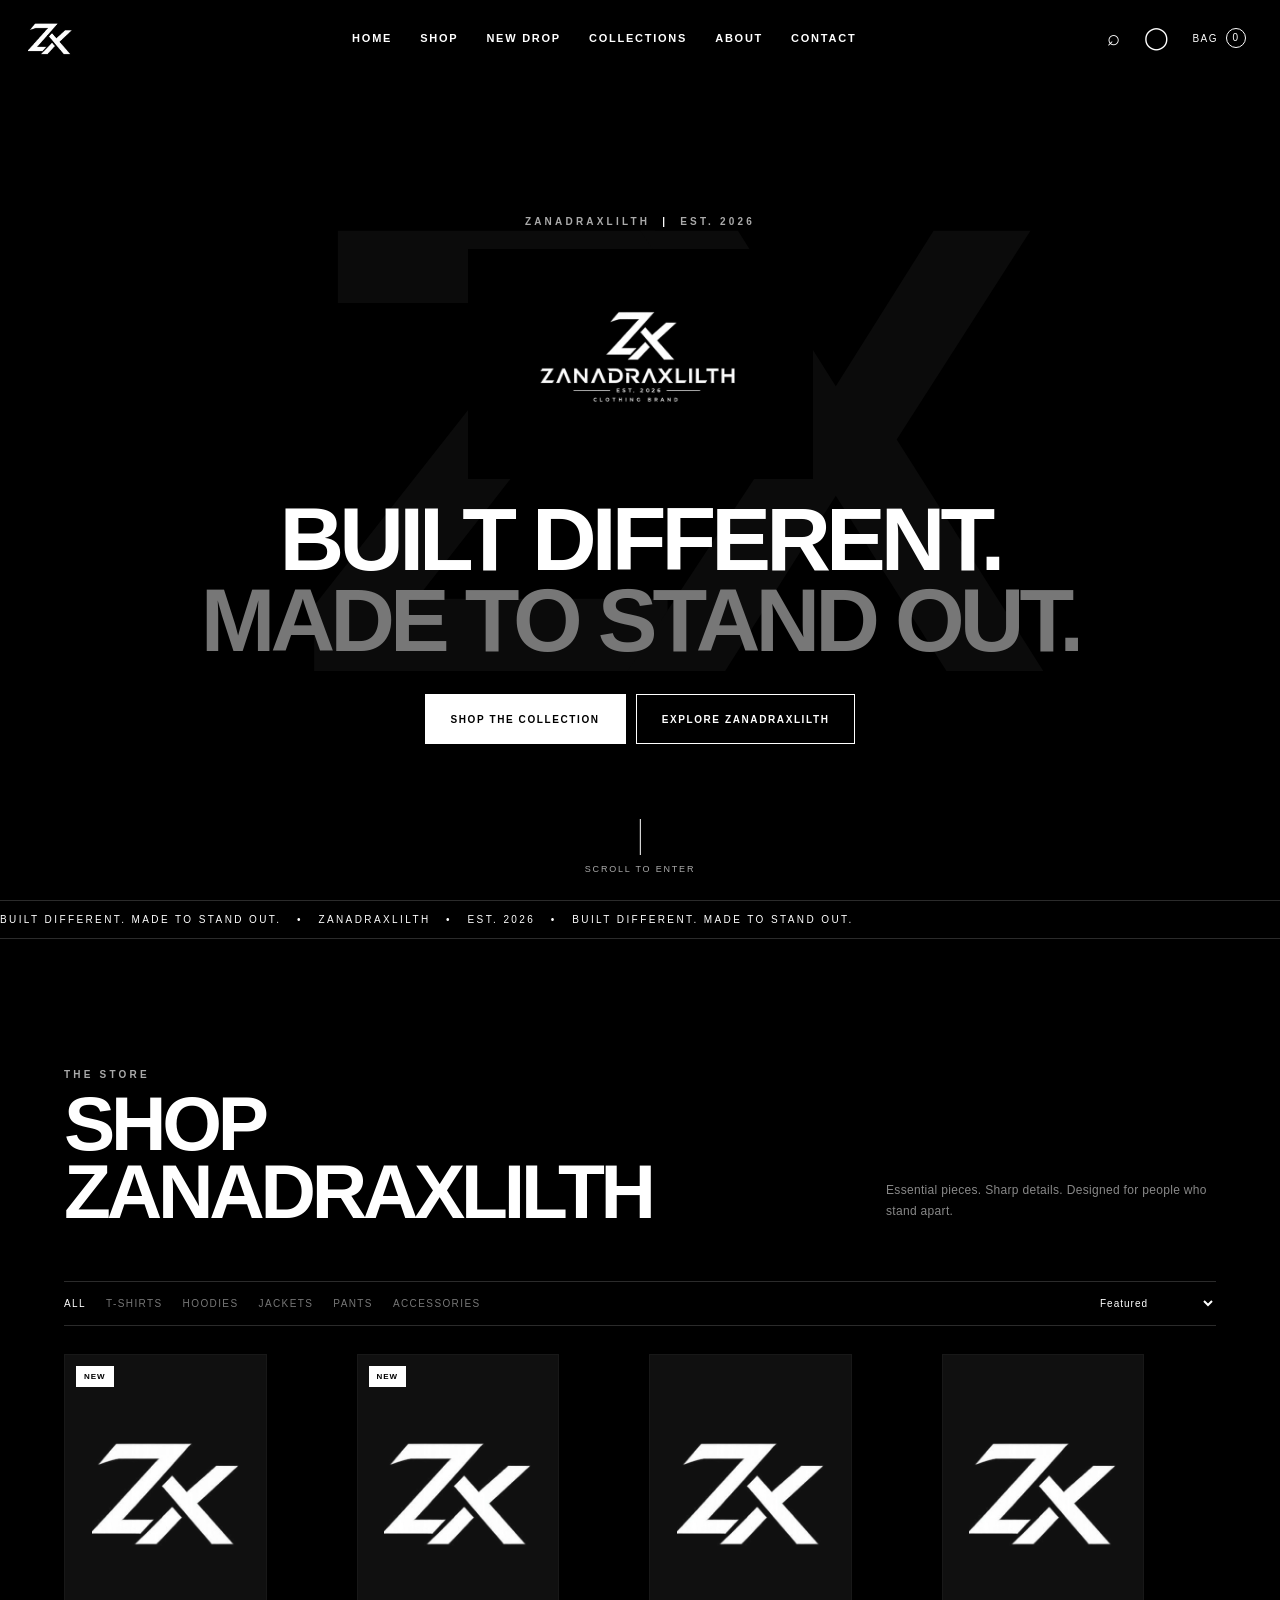
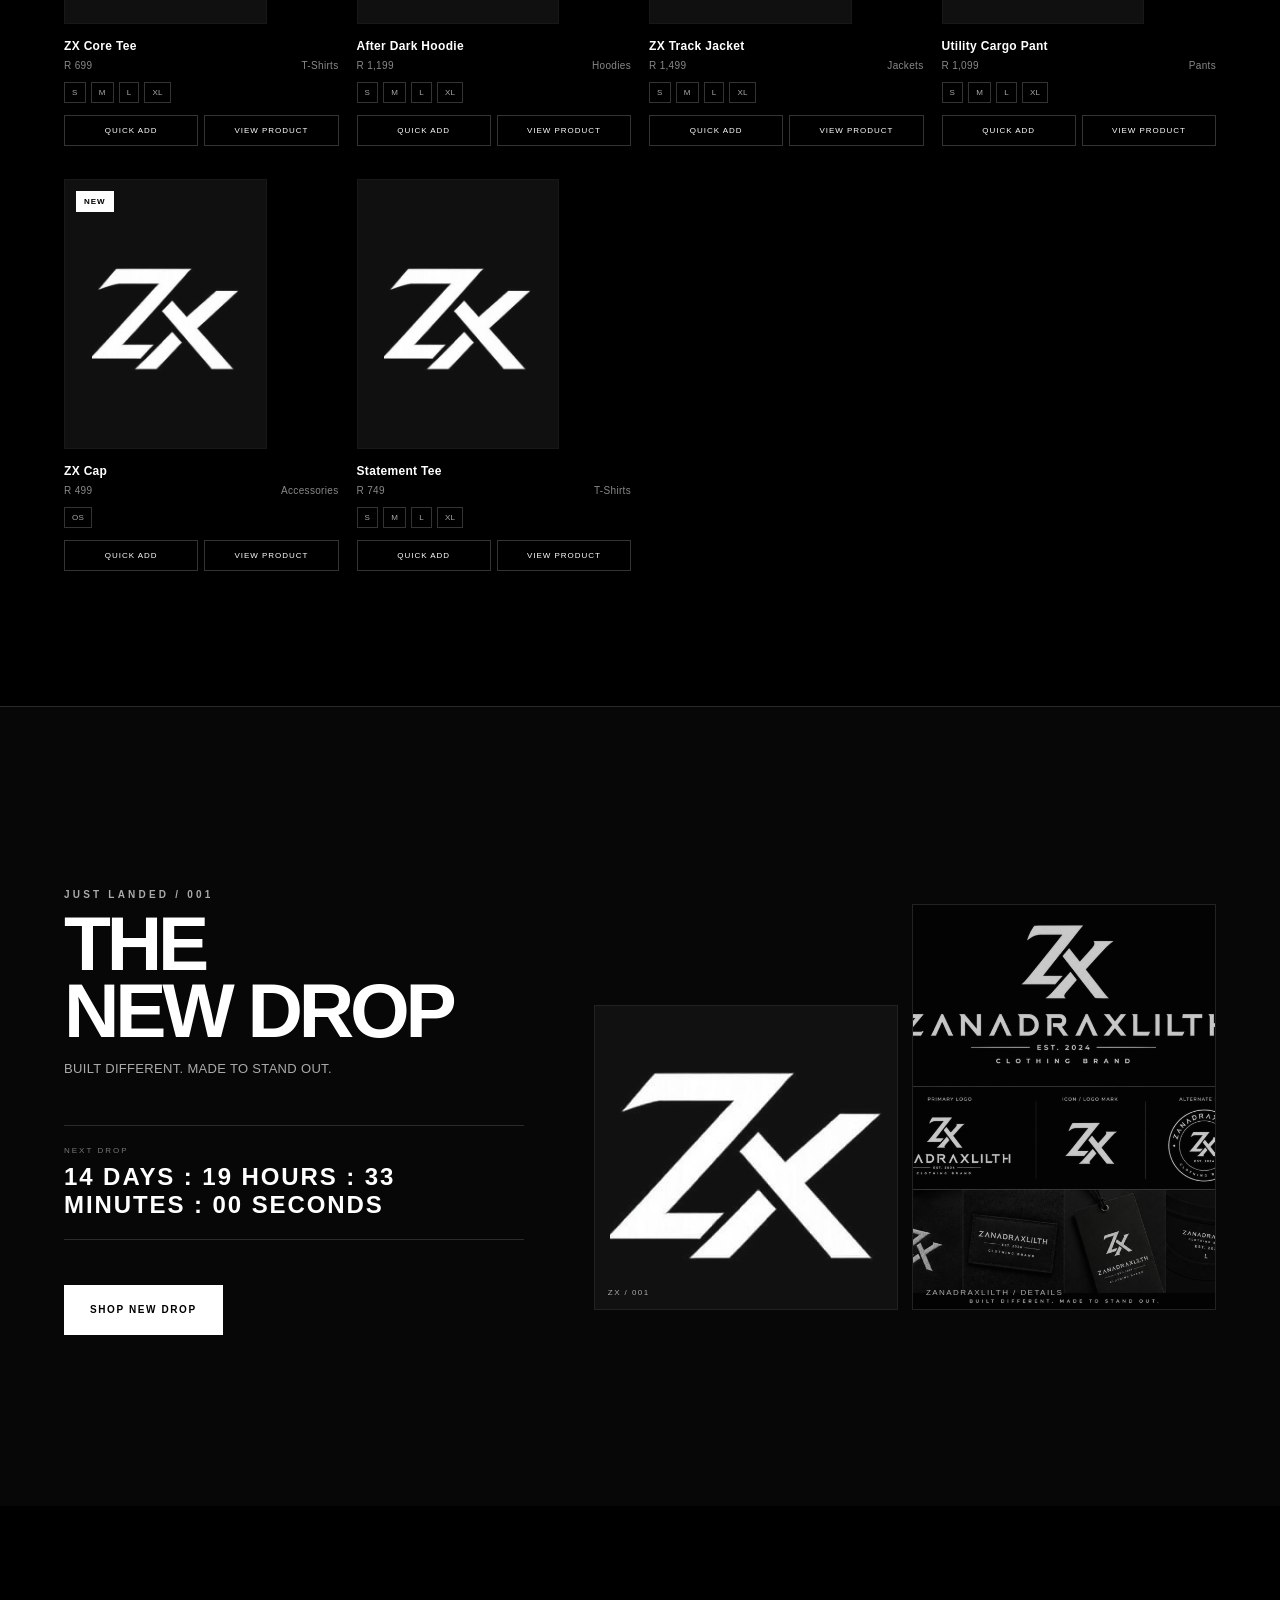
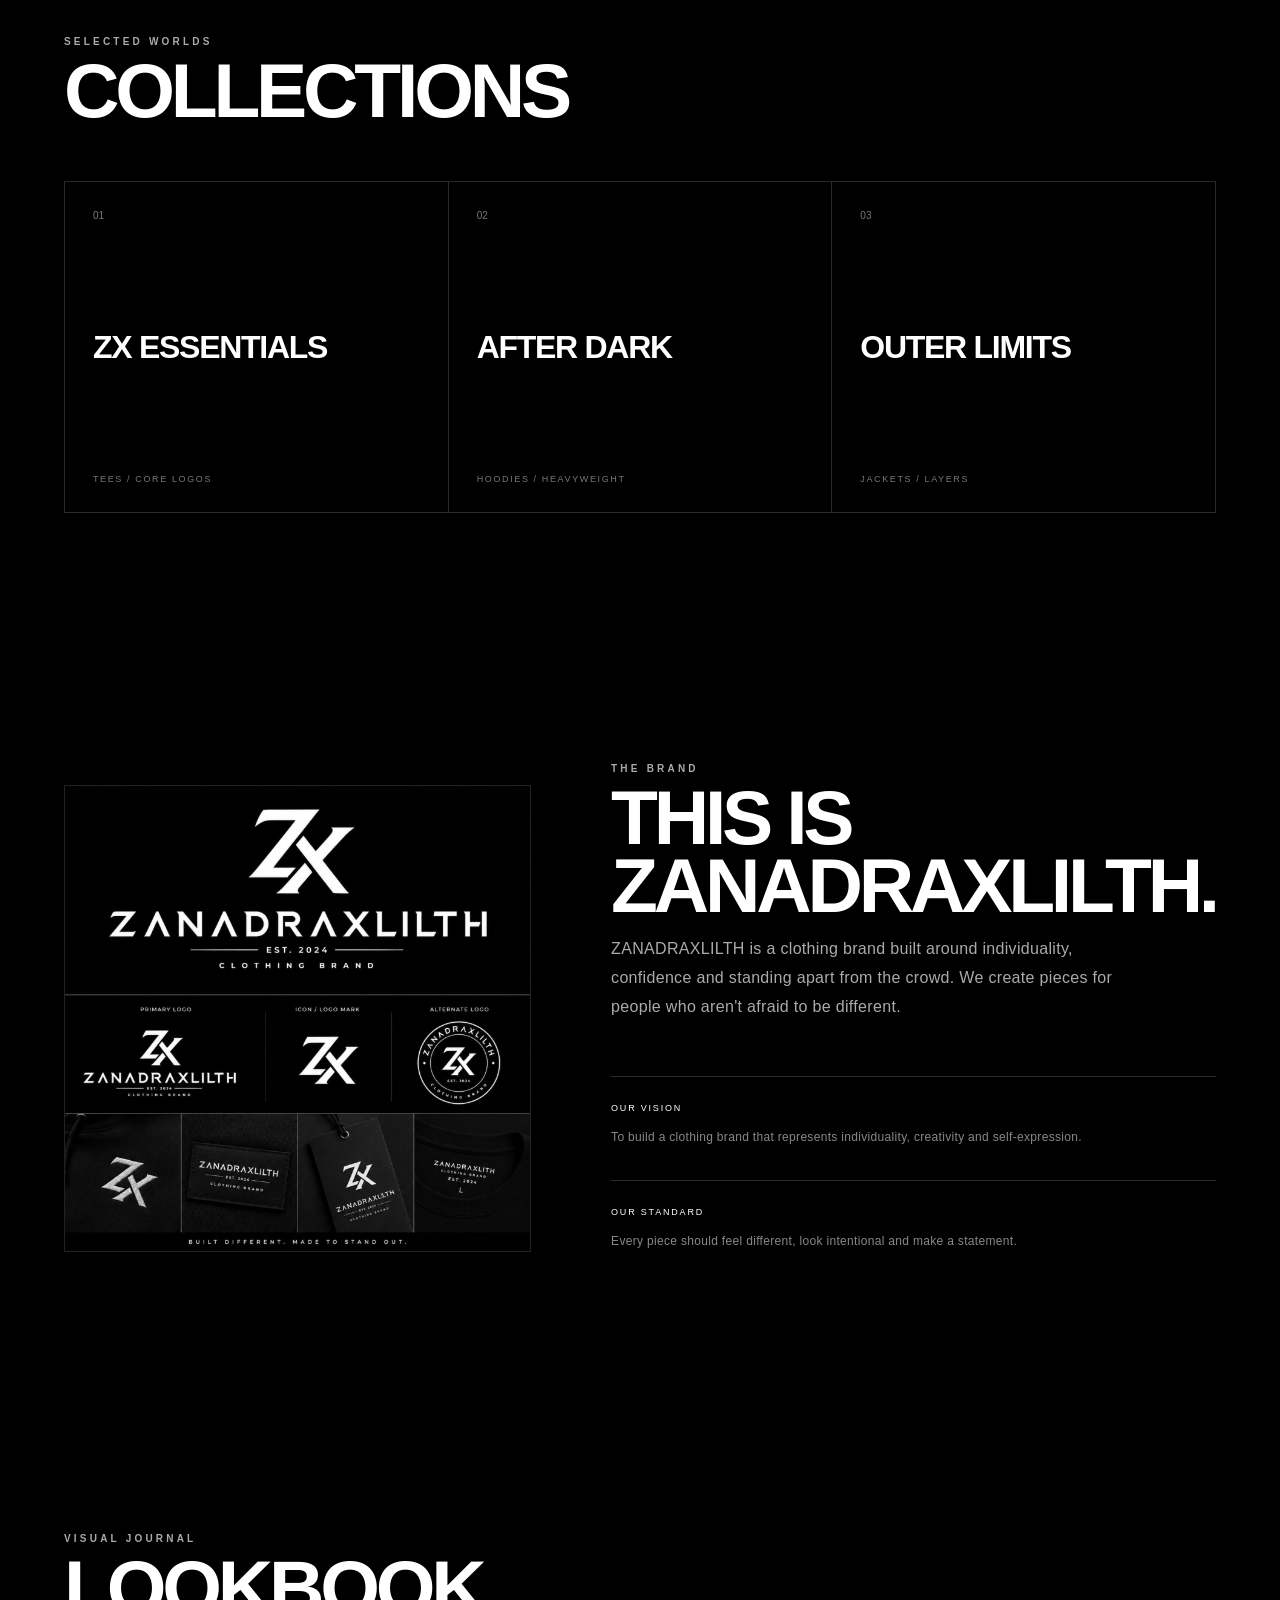
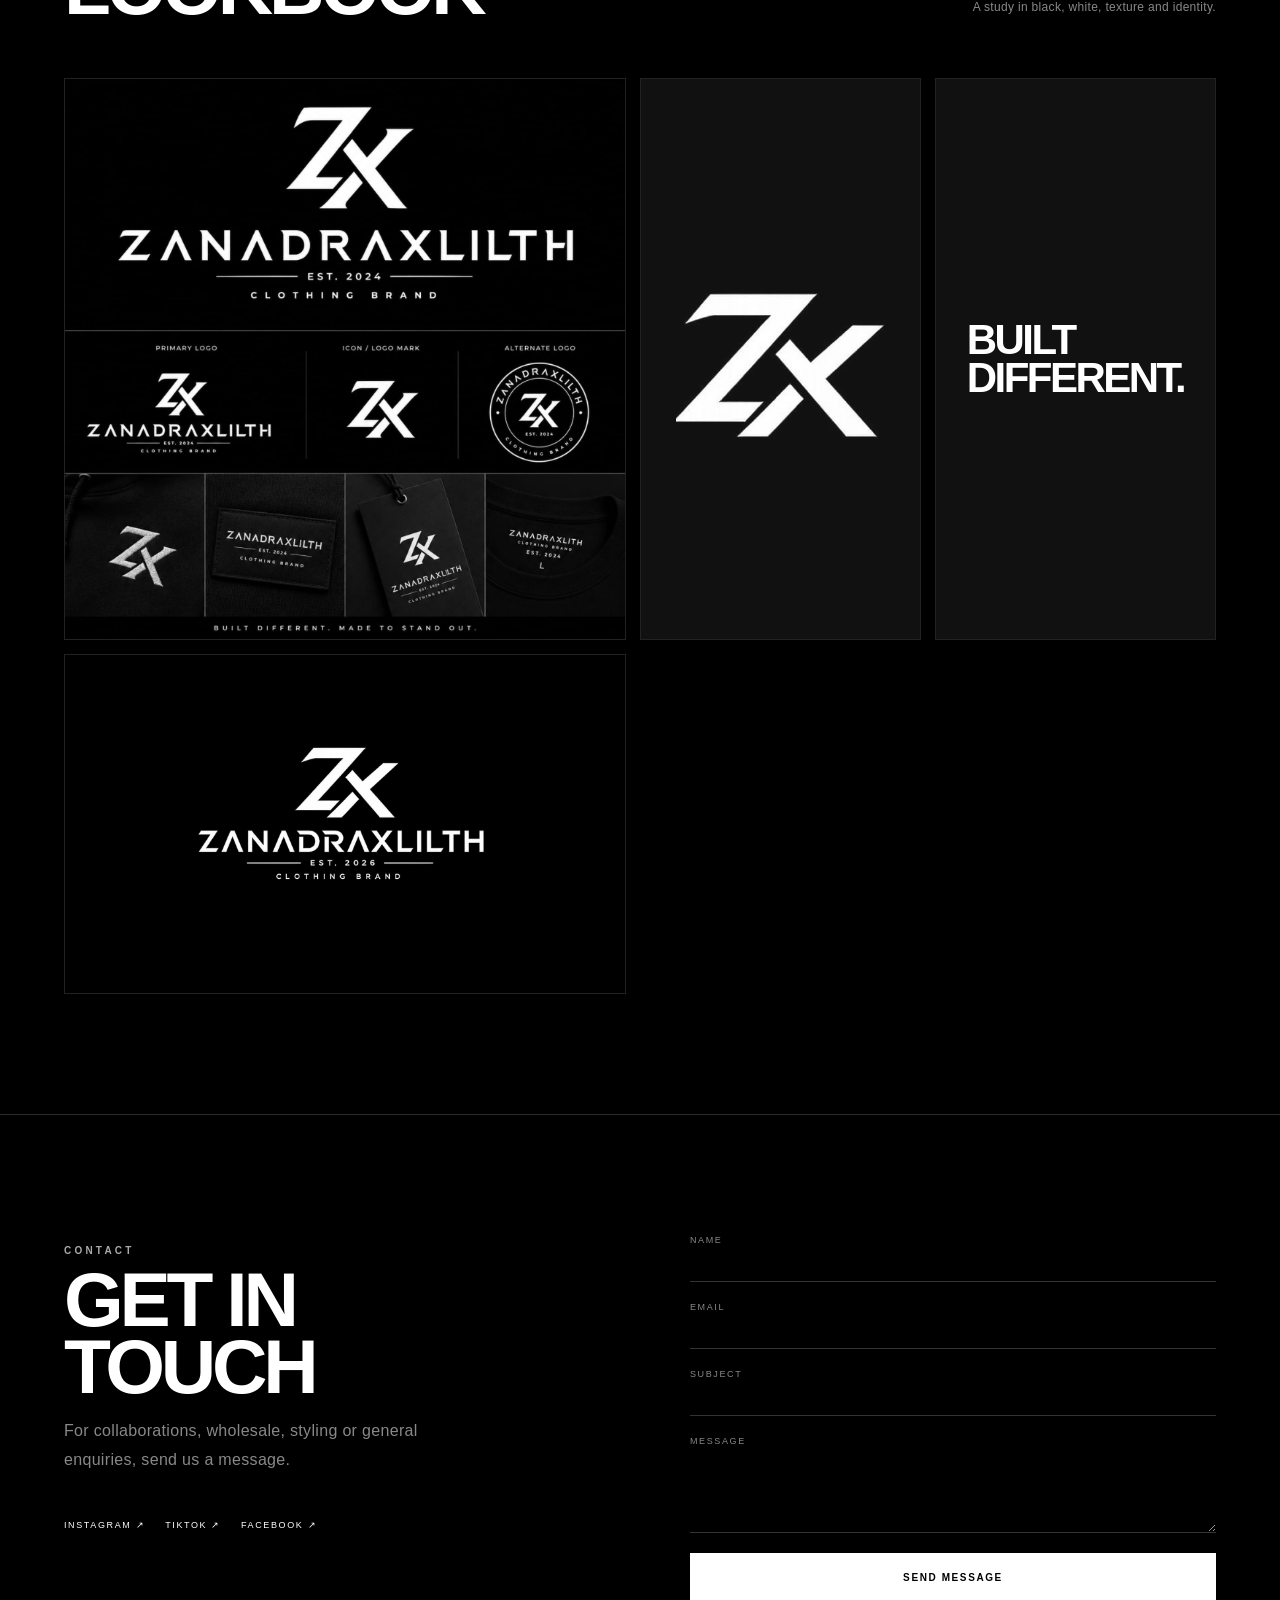
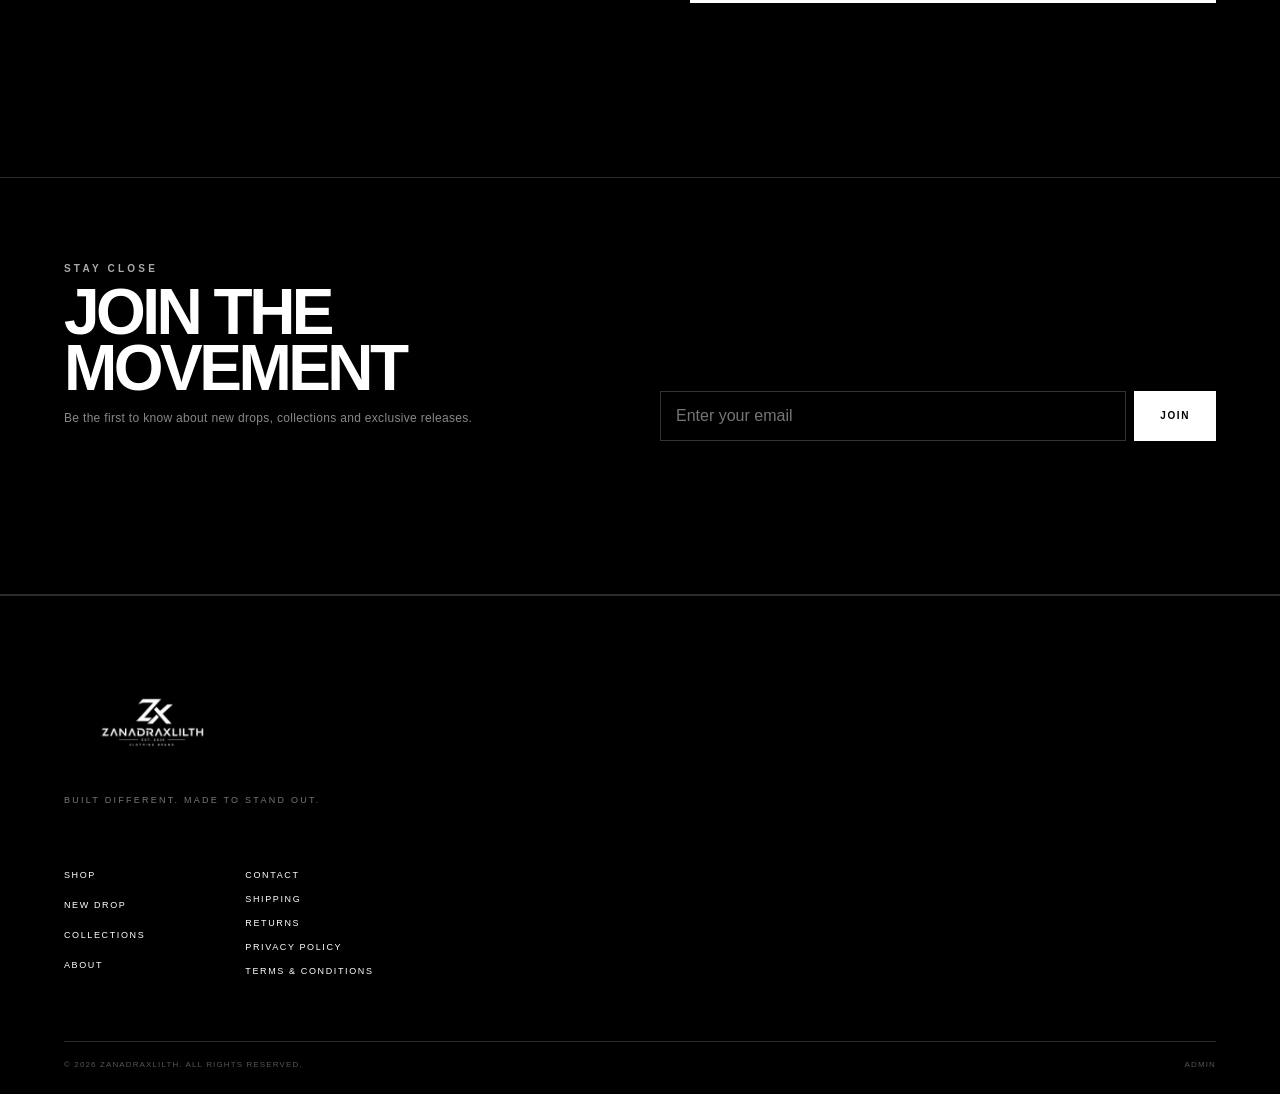
==== commit 76bfe85e: "Add files via upload" ====
--- a/index.html
+++ b/index.html
@@ -7,18 +7,16 @@
   <meta name="description" content="ZANADRAXLILTH, premium South African streetwear. Built different. Made to stand out.">
   <title>ZANADRAXLILTH | Built Different.</title>
   <link rel="icon" type="image/jpeg" href="assets/zx-mark.jpg">
+  <link rel="manifest" href="manifest.json">
+  <meta name="apple-mobile-web-app-capable" content="yes">
+  <meta name="apple-mobile-web-app-status-bar-style" content="black">
+  <meta name="apple-mobile-web-app-title" content="ZX">
+  <link rel="apple-touch-icon" href="assets/icon-192.png">
   <link rel="stylesheet" href="styles.css">
 </head>
 <body>
-  <div id="loader" class="loader" aria-label="Loading ZANADRAXLILTH">
-    <div class="loader-inner">
-      <div class="loader-mark-wrap">
-        <img src="assets/zx-mark.jpg" alt="ZX" class="loader-mark">
-      </div>
-      <div class="loader-wordmark">ZANADRAXLILTH</div>
-      <div class="loader-line"><span></span></div>
-      <div class="loader-meta"><span>EST. 2026</span><span>LOADING EXPERIENCE</span></div>
-    </div>
+  <div id="loader" class="loader">
+    <img src="assets/zx-mark.jpg" alt="ZX">
   </div>
 
   <header class="site-header">
@@ -152,7 +150,7 @@
 
   <footer class="footer">
     <div class="footer-brand"><img src="assets/zanadraxlilth-logo.jpg" alt="ZANADRAXLILTH"><p>BUILT DIFFERENT. MADE TO STAND OUT.</p></div>
-    <div class="footer-links"><div><a href="#shop">SHOP</a><a href="#new-drop">NEW DROP</a><a href="#collections">COLLECTIONS</a><a href="#about">ABOUT</a></div><div><a href="#contact">CONTACT</a><a href="#">SHIPPING</a><a href="#">RETURNS</a><a href="#">PRIVACY POLICY</a><a href="terms.html">TERMS & CONDITIONS</a></div></div>
+    <div class="footer-links"><div><a href="#shop">SHOP</a><a href="#new-drop">NEW DROP</a><a href="#collections">COLLECTIONS</a><a href="#about">ABOUT</a></div><div><a href="#contact">CONTACT</a><a href="#">SHIPPING</a><a href="#">RETURNS</a><a href="#">PRIVACY POLICY</a><a href="#">TERMS & CONDITIONS</a></div></div>
     <div class="footer-bottom"><span>© 2026 ZANADRAXLILTH. ALL RIGHTS RESERVED.</span><a href="admin.html">ADMIN</a></div>
   </footer>
 
@@ -164,6 +162,13 @@
   <div id="product-modal" class="modal"><div class="modal-card"><button class="close-panel" data-close="product-modal">×</button><div id="product-detail"></div></div></div>
   <div id="checkout-modal" class="modal"><div class="modal-card checkout-card"><button class="close-panel" data-close="checkout-modal">×</button><div class="checkout-layout"><div><p class="eyebrow">CHECKOUT</p><h2>COMPLETE YOUR ORDER</h2><form id="checkout-form" class="checkout-form"><label>FULL NAME<input required></label><label>EMAIL<input required type="email"></label><label>PHONE NUMBER<input required type="tel"></label><label>SOUTH AFRICAN ADDRESS<input required></label><div class="two"><label>CITY<input required></label><label>PROVINCE<input required></label></div><label>POSTAL CODE<input required inputmode="numeric"></label><button class="btn btn-light" type="submit">PLACE ORDER</button></form></div><div class="checkout-summary" id="checkout-summary"></div></div></div></div>
 
+  <script>
+    if ("serviceWorker" in navigator) {
+      window.addEventListener("load", () => {
+        navigator.serviceWorker.register("./sw.js").catch(console.error);
+      });
+    }
+  </script>
   <script src="app.js"></script>
 </body>
 </html>
--- a/styles.css
+++ b/styles.css
@@ -2,20 +2,6 @@
   --black:#000;--white:#fff;--dark:#111;--mid:#777;--line:#2b2b2b;
   --max:1440px;font-family:Arial,Helvetica,sans-serif;
 }
-*{box-sizing:border-box}html{scroll-behavior:smooth}body{margin:0;background:var(--black);color:var(--white);font-family:var(--max);font-family:Arial,Helvetica,sans-serif;letter-spacing:.02em}a{text-decoration:none;color:inherit}button,input,textarea,select{font:inherit}button{cursor:pointer}img{max-width:100%;display:block}.loader{position:fixed;inset:0;background:#000;z-index:9999;display:grid;place-items:center;transition:opacity .7s,visibility .7s}.loader.hide{opacity:0;visibility:hidden;pointer-events:none}.loader-inner{width:min(420px,78vw);text-align:center}.loader-mark-wrap{width:92px;height:92px;margin:0 auto 24px;border:1px solid #2b2b2b;border-radius:50%;display:grid;place-items:center;position:relative;animation:loaderSpin 2.2s linear infinite}.loader-mark-wrap:before{content:"";position:absolute;inset:-7px;border:1px solid #333;border-left-color:#fff;border-radius:50%;animation:loaderSpinReverse 1.5s linear infinite}.loader-mark{width:58px;height:58px;object-fit:contain;mix-blend-mode:screen;animation:loaderPulse 1.4s ease-in-out infinite}.loader-wordmark{font-size:12px;font-weight:900;letter-spacing:.38em;margin-left:.38em;white-space:nowrap}.loader-line{height:1px;background:#222;margin:24px 0 12px;overflow:hidden}.loader-line span{display:block;width:45%;height:100%;background:#fff;animation:loaderProgress 1.35s cubic-bezier(.65,0,.35,1) infinite}.loader-meta{display:flex;justify-content:space-between;color:#666;font-size:7px;letter-spacing:.2em}@keyframes loaderSpin{to{transform:rotate(360deg)}}@keyframes loaderSpinReverse{to{transform:rotate(-360deg)}}@keyframes loaderPulse{0%,100%{transform:scale(.92);opacity:.65}50%{transform:scale(1);opacity:1}}@keyframes loaderProgress{0%{transform:translateX(-110%)}100%{transform:translateX(330%)}}.site-header{height:76px;position:fixed;top:0;left:0;right:0;z-index:1000;display:grid;grid-template-columns:80px 1fr auto;align-items:center;padding:0 28px;border-bottom:1px solid transparent;background:rgba(0,0,0,.65);backdrop-filter:blur(10px);transition:.25s}.site-header.scrolled{border-color:var(--line)}.brand-mini img{width:44px;height:44px;object-fit:contain;mix-blend-mode:screen}.desktop-nav{display:flex;justify-content:center;gap:28px;font-size:11px;font-weight:700;letter-spacing:.16em}.desktop-nav a:hover,.footer a:hover,.social-links a:hover{opacity:.55}.nav-actions{display:flex;align-items:center;gap:12px}.icon-btn,.bag-btn,.menu-btn{background:none;border:0;color:#fff}.icon-btn{font-size:22px}.bag-btn{font-size:10px;letter-spacing:.14em}.bag-btn span{display:inline-grid;place-items:center;border:1px solid #fff;border-radius:50%;min-width:20px;height:20px;margin-left:4px}.menu-btn{display:none;font-size:22px}.hero{height:100svh;min-height:680px;position:relative;display:grid;place-items:center;overflow:hidden}.hero-bg{position:absolute;inset:0;background:#000}.hero-bg:after{content:"ZX";position:absolute;inset:0;display:grid;place-items:center;font-size:min(50vw,650px);font-weight:900;letter-spacing:-.1em;color:#0b0b0b}.hero-content{position:relative;text-align:center;z-index:2;padding:90px 20px 40px}.eyebrow{font-size:10px;letter-spacing:.32em;color:#aaa;font-weight:700}.eyebrow span{margin:0 6px;color:#fff}.hero-logo{width:min(620px,80vw);height:230px;object-fit:contain;margin:22px auto 14px;mix-blend-mode:screen}.hero h1{font-size:clamp(42px,7vw,104px);line-height:.9;letter-spacing:-.055em;margin:20px 0 34px}.hero h1 span{color:#777}.hero-actions{display:flex;justify-content:center;gap:10px;flex-wrap:wrap}.btn{min-height:50px;padding:0 25px;border:1px solid #fff;display:inline-flex;align-items:center;justify-content:center;font-size:10px;font-weight:800;letter-spacing:.16em;transition:.2s}.btn-light{background:#fff;color:#000}.btn-light:hover{background:#ddd;border-color:#ddd}.btn-outline{background:#000;color:#fff}.btn-outline:hover{background:#fff;color:#000}.scroll-cue{position:absolute;bottom:26px;left:50%;transform:translateX(-50%);font-size:9px;letter-spacing:.2em;color:#aaa}.scroll-cue span{display:block;width:1px;height:36px;background:#fff;margin:0 auto 9px;animation:pulse 1.7s infinite}.ticker{overflow:hidden;border-block:1px solid var(--line);white-space:nowrap}.ticker div{padding:13px 0;font-size:10px;letter-spacing:.24em;animation:marquee 22s linear infinite}.section{max-width:var(--max);margin:auto;padding:120px 5vw}.section-head{display:flex;justify-content:space-between;align-items:end;gap:30px;margin-bottom:48px}.section-head h2,.about-copy h2,.drop-copy h2,.contact-copy h2,.newsletter h2{font-size:clamp(38px,6vw,82px);line-height:.88;letter-spacing:-.055em;margin:8px 0}.section-note{max-width:330px;color:#888;font-size:12px;line-height:1.7}.shop-toolbar{display:flex;justify-content:space-between;gap:20px;border-block:1px solid var(--line);padding:15px 0;margin-bottom:28px}.tabs{display:flex;gap:20px;flex-wrap:wrap}.tabs button{background:none;border:0;color:#777;padding:0;font-size:10px;letter-spacing:.14em}.tabs button.active,.tabs button:hover{color:#fff}.shop-toolbar select{background:#000;color:#fff;border:0;font-size:10px;letter-spacing:.1em;outline:0}.product-grid{display:grid;grid-template-columns:repeat(4,1fr);gap:18px}.product-card{position:relative}.product-image{aspect-ratio:3/4;background:#101010;display:grid;place-items:center;overflow:hidden;border:1px solid #181818}.product-image img{width:78%;height:78%;object-fit:contain;mix-blend-mode:screen;transition:transform .5s}.product-card:hover .product-image img{transform:scale(1.05)}.new-badge{position:absolute;top:12px;left:12px;background:#fff;color:#000;font-size:8px;padding:6px 8px;font-weight:800;letter-spacing:.12em}.product-info{padding:15px 0}.product-name{font-size:12px;font-weight:800}.product-meta{display:flex;justify-content:space-between;margin-top:7px;font-size:10px;color:#888}.sizes{display:flex;gap:5px;margin-top:11px}.sizes span{border:1px solid #333;padding:5px 7px;font-size:8px;color:#aaa}.product-actions{display:grid;grid-template-columns:1fr 1fr;gap:6px;margin-top:12px}.mini-btn{background:#000;color:#fff;border:1px solid #333;padding:10px 5px;font-size:8px;letter-spacing:.12em}.mini-btn:hover{border-color:#fff}.drop-section{max-width:var(--max);margin:auto;min-height:800px;padding:120px 5vw;display:grid;grid-template-columns:.85fr 1.15fr;gap:70px;align-items:center;border-top:1px solid var(--line);background:#070707}.drop-copy>p:not(.eyebrow){color:#aaa;max-width:420px;line-height:1.7;font-size:13px}.countdown-wrap{margin:45px 0;border-block:1px solid var(--line);padding:20px 0}.countdown-wrap span{display:block;font-size:8px;color:#777;letter-spacing:.25em;margin-bottom:8px}.countdown-wrap strong{font-size:clamp(15px,2vw,24px);letter-spacing:.08em}.drop-art{display:grid;grid-template-columns:1fr 1fr;gap:14px;align-items:end}.editorial-card{background:#111;aspect-ratio:1/1;position:relative;display:grid;place-items:center;overflow:hidden;border:1px solid #222}.editorial-card.tall{aspect-ratio:3/4}.editorial-card img{width:90%;height:90%;object-fit:contain;mix-blend-mode:screen}.editorial-card.tall img{width:100%;height:100%;object-fit:cover;mix-blend-mode:normal;opacity:.78}.editorial-label{position:absolute;left:13px;bottom:12px;font-size:8px;letter-spacing:.18em;color:#aaa}.collection-grid{display:grid;grid-template-columns:repeat(3,1fr);gap:1px;background:var(--line);border:1px solid var(--line)}.collection-card{background:#000;color:#fff;border:0;text-align:left;min-height:330px;padding:28px;display:flex;flex-direction:column;justify-content:space-between;transition:.25s}.collection-card:hover{background:#111}.collection-card span{color:#777;font-size:10px}.collection-card b{font-size:32px;letter-spacing:-.04em}.collection-card small{font-size:9px;color:#777;letter-spacing:.18em}.about-section{display:grid;grid-template-columns:1.1fr .9fr;gap:80px;align-items:center}.about-image{background:#111;border:1px solid #222}.about-image img{width:100%;aspect-ratio:1/1;object-fit:cover;filter:grayscale(1)}.about-copy>p:not(.eyebrow){color:#aaa;line-height:1.8;max-width:540px}.about-points{margin-top:55px}.about-points>div{border-top:1px solid var(--line);padding:20px 0}.about-points span{font-size:9px;letter-spacing:.2em}.about-points p{color:#888;font-size:12px;line-height:1.7;max-width:520px}.lookbook-grid{display:grid;grid-template-columns:1.4fr .7fr .7fr;gap:14px}.look{min-height:340px;background:#111;border:1px solid #222;overflow:hidden}.look.wide{grid-column:span 1}.look img{width:100%;height:100%;object-fit:cover;filter:grayscale(1)}.dark-card{display:grid;place-items:center}.dark-card img{width:75%;height:75%;object-fit:contain;mix-blend-mode:screen}.quote-card{display:grid;place-items:center;padding:30px}.quote-card span{font-size:42px;font-weight:900;line-height:.9;letter-spacing:-.06em}.brand-card{grid-column:1/-1;height:300px}.brand-card img{object-fit:contain!important;background:#000}.contact-section{display:grid;grid-template-columns:1fr 1fr;gap:100px;border-top:1px solid var(--line)}.contact-copy>p:not(.eyebrow){max-width:430px;color:#888;line-height:1.8}.social-links{display:flex;gap:20px;flex-wrap:wrap;margin-top:45px;font-size:9px;letter-spacing:.18em}.contact-form,.checkout-form{display:grid;gap:20px}.contact-form label,.checkout-form label{font-size:9px;letter-spacing:.18em;color:#888}.contact-form input,.contact-form textarea,.checkout-form input{display:block;width:100%;background:#000;color:#fff;border:0;border-bottom:1px solid #333;padding:13px 0;outline:0;resize:vertical}.contact-form input:focus,.contact-form textarea:focus,.checkout-form input:focus{border-color:#fff}.newsletter{border-block:1px solid var(--line);padding:75px 5vw;display:grid;grid-template-columns:1fr 1fr;gap:40px;align-items:end}.newsletter h2{font-size:clamp(38px,5vw,68px)}.newsletter p:not(.eyebrow){color:#888;font-size:12px;line-height:1.7;max-width:480px}.newsletter form{display:flex;gap:8px}.newsletter input{flex:1;min-width:0;background:#000;border:1px solid #333;color:#fff;padding:0 15px;outline:0}.footer{padding:70px 5vw 25px;background:#000;border-top:1px solid var(--line)}.footer-brand img{width:320px;height:120px;object-fit:contain;object-position:left;mix-blend-mode:screen}.footer-brand p{font-size:9px;letter-spacing:.25em;color:#777}.footer-links{display:flex;gap:100px;margin:65px 0}.footer-links div{display:grid;gap:14px}.footer-links a{font-size:9px;letter-spacing:.18em}.footer-bottom{border-top:1px solid var(--line);padding-top:18px;display:flex;justify-content:space-between;color:#555;font-size:8px;letter-spacing:.14em}.overlay{position:fixed;inset:0;background:rgba(0,0,0,.7);z-index:1090;opacity:0;pointer-events:none;transition:.25s}.overlay.open{opacity:1;pointer-events:auto}.side-panel{position:fixed;top:0;right:-480px;width:min(480px,100%);height:100svh;background:#050505;border-left:1px solid #333;z-index:1100;padding:85px 28px 30px;transition:.3s;overflow:auto}.side-panel.open{right:0}.close-panel{position:absolute;top:22px;right:25px;background:none;border:0;color:#fff;font-size:28px}.panel-mark{width:90px;height:80px;object-fit:contain;mix-blend-mode:screen;margin-bottom:45px}.side-panel h3{font-size:24px;line-height:1}.panel-input{width:100%;background:#000;border:0;border-bottom:1px solid #444;color:#fff;padding:15px 0;outline:0}.search-result{display:flex;justify-content:space-between;border-bottom:1px solid #222;padding:18px 0;font-size:11px}.full{width:100%;margin-top:25px}.small{font-size:9px;color:#666;line-height:1.6}.cart-item{display:grid;grid-template-columns:70px 1fr auto;gap:12px;padding:15px 0;border-bottom:1px solid #222}.cart-item img{width:70px;height:80px;object-fit:contain;background:#111}.cart-item h4{margin:0;font-size:11px}.cart-item p{margin:7px 0;color:#777;font-size:9px}.remove{background:none;border:0;color:#777;font-size:9px}.cart-summary{display:flex;justify-content:space-between;padding:22px 0;font-size:10px;letter-spacing:.15em}.modal{position:fixed;inset:0;background:rgba(0,0,0,.88);z-index:1200;display:grid;place-items:center;padding:20px;opacity:0;pointer-events:none;transition:.25s}.modal.open{opacity:1;pointer-events:auto}.modal-card{width:min(1050px,100%);max-height:90svh;overflow:auto;background:#080808;border:1px solid #333;position:relative;padding:50px}.product-detail{display:grid;grid-template-columns:1fr 1fr;gap:45px}.detail-image{background:#111;min-height:520px;display:grid;place-items:center}.detail-image img{width:85%;height:85%;object-fit:contain;mix-blend-mode:screen}.detail-copy h2{font-size:48px;line-height:.95;letter-spacing:-.05em}.detail-copy .price{font-size:16px;color:#aaa}.detail-copy p{color:#888;font-size:12px;line-height:1.8}.size-select{display:flex;gap:7px;margin:25px 0}.size-select button{background:#000;border:1px solid #333;color:#fff;padding:10px 14px;font-size:10px}.size-select button.active{background:#fff;color:#000;border-color:#fff}.qty{display:flex;align-items:center;gap:15px;margin-bottom:15px}.qty button{background:#000;color:#fff;border:1px solid #333;width:32px;height:32px}.detail-actions{display:grid;grid-template-columns:1fr 1fr;gap:8px}.checkout-layout{display:grid;grid-template-columns:1fr .7fr;gap:50px}.checkout-card h2{font-size:42px;line-height:1;margin:8px 0 35px}.two{display:grid;grid-template-columns:1fr 1fr;gap:15px}.checkout-summary{border-left:1px solid #333;padding-left:35px}.summary-row{display:flex;justify-content:space-between;padding:14px 0;border-bottom:1px solid #222;font-size:10px}.summary-total{font-size:15px;font-weight:800;padding-top:20px}.form-status{font-size:10px;color:#aaa;min-height:14px}.mobile-menu{position:fixed;inset:0 0 0 auto;width:min(420px,100%);background:#000;z-index:1150;padding:90px 30px;display:flex;flex-direction:column;gap:22px;transform:translateX(100%);transition:.3s}.mobile-menu.open{transform:none}.mobile-menu a{font-size:24px;font-weight:800;letter-spacing:-.03em}.reveal{opacity:0;transform:translateY(20px);transition:.7s}.reveal.visible{opacity:1;transform:none}@keyframes marquee{to{transform:translateX(-50%)}}@keyframes pulse{0%,100%{opacity:.25;height:24px}50%{opacity:1;height:42px}}
+*{box-sizing:border-box}html{scroll-behavior:smooth}body{margin:0;background:var(--black);color:var(--white);font-family:var(--max);font-family:Arial,Helvetica,sans-serif;letter-spacing:.02em}a{text-decoration:none;color:inherit}button,input,textarea,select{font:inherit}button{cursor:pointer}img{max-width:100%;display:block}.loader{position:fixed;inset:0;background:#000;z-index:9999;display:grid;place-items:center;transition:opacity .5s}.loader img{width:110px;height:90px;object-fit:contain;mix-blend-mode:screen}.loader.hide{opacity:0;pointer-events:none}.site-header{height:76px;position:fixed;top:0;left:0;right:0;z-index:1000;display:grid;grid-template-columns:80px 1fr auto;align-items:center;padding:0 28px;border-bottom:1px solid transparent;background:rgba(0,0,0,.65);backdrop-filter:blur(10px);transition:.25s}.site-header.scrolled{border-color:var(--line)}.brand-mini img{width:44px;height:44px;object-fit:contain;mix-blend-mode:screen}.desktop-nav{display:flex;justify-content:center;gap:28px;font-size:11px;font-weight:700;letter-spacing:.16em}.desktop-nav a:hover,.footer a:hover,.social-links a:hover{opacity:.55}.nav-actions{display:flex;align-items:center;gap:12px}.icon-btn,.bag-btn,.menu-btn{background:none;border:0;color:#fff}.icon-btn{font-size:22px}.bag-btn{font-size:10px;letter-spacing:.14em}.bag-btn span{display:inline-grid;place-items:center;border:1px solid #fff;border-radius:50%;min-width:20px;height:20px;margin-left:4px}.menu-btn{display:none;font-size:22px}.hero{height:100svh;min-height:680px;position:relative;display:grid;place-items:center;overflow:hidden}.hero-bg{position:absolute;inset:0;background:#000}.hero-bg:after{content:"ZX";position:absolute;inset:0;display:grid;place-items:center;font-size:min(50vw,650px);font-weight:900;letter-spacing:-.1em;color:#0b0b0b}.hero-content{position:relative;text-align:center;z-index:2;padding:90px 20px 40px}.eyebrow{font-size:10px;letter-spacing:.32em;color:#aaa;font-weight:700}.eyebrow span{margin:0 6px;color:#fff}.hero-logo{width:min(620px,80vw);height:230px;object-fit:contain;margin:22px auto 14px;mix-blend-mode:screen}.hero h1{font-size:clamp(42px,7vw,104px);line-height:.9;letter-spacing:-.055em;margin:20px 0 34px}.hero h1 span{color:#777}.hero-actions{display:flex;justify-content:center;gap:10px;flex-wrap:wrap}.btn{min-height:50px;padding:0 25px;border:1px solid #fff;display:inline-flex;align-items:center;justify-content:center;font-size:10px;font-weight:800;letter-spacing:.16em;transition:.2s}.btn-light{background:#fff;color:#000}.btn-light:hover{background:#ddd;border-color:#ddd}.btn-outline{background:#000;color:#fff}.btn-outline:hover{background:#fff;color:#000}.scroll-cue{position:absolute;bottom:26px;left:50%;transform:translateX(-50%);font-size:9px;letter-spacing:.2em;color:#aaa}.scroll-cue span{display:block;width:1px;height:36px;background:#fff;margin:0 auto 9px;animation:pulse 1.7s infinite}.ticker{overflow:hidden;border-block:1px solid var(--line);white-space:nowrap}.ticker div{padding:13px 0;font-size:10px;letter-spacing:.24em;animation:marquee 22s linear infinite}.section{max-width:var(--max);margin:auto;padding:120px 5vw}.section-head{display:flex;justify-content:space-between;align-items:end;gap:30px;margin-bottom:48px}.section-head h2,.about-copy h2,.drop-copy h2,.contact-copy h2,.newsletter h2{font-size:clamp(38px,6vw,82px);line-height:.88;letter-spacing:-.055em;margin:8px 0}.section-note{max-width:330px;color:#888;font-size:12px;line-height:1.7}.shop-toolbar{display:flex;justify-content:space-between;gap:20px;border-block:1px solid var(--line);padding:15px 0;margin-bottom:28px}.tabs{display:flex;gap:20px;flex-wrap:wrap}.tabs button{background:none;border:0;color:#777;padding:0;font-size:10px;letter-spacing:.14em}.tabs button.active,.tabs button:hover{color:#fff}.shop-toolbar select{background:#000;color:#fff;border:0;font-size:10px;letter-spacing:.1em;outline:0}.product-grid{display:grid;grid-template-columns:repeat(4,1fr);gap:18px}.product-card{position:relative}.product-image{aspect-ratio:3/4;background:#101010;display:grid;place-items:center;overflow:hidden;border:1px solid #181818}.product-image img{width:78%;height:78%;object-fit:contain;mix-blend-mode:screen;transition:transform .5s}.product-card:hover .product-image img{transform:scale(1.05)}.new-badge{position:absolute;top:12px;left:12px;background:#fff;color:#000;font-size:8px;padding:6px 8px;font-weight:800;letter-spacing:.12em}.product-info{padding:15px 0}.product-name{font-size:12px;font-weight:800}.product-meta{display:flex;justify-content:space-between;margin-top:7px;font-size:10px;color:#888}.sizes{display:flex;gap:5px;margin-top:11px}.sizes span{border:1px solid #333;padding:5px 7px;font-size:8px;color:#aaa}.product-actions{display:grid;grid-template-columns:1fr 1fr;gap:6px;margin-top:12px}.mini-btn{background:#000;color:#fff;border:1px solid #333;padding:10px 5px;font-size:8px;letter-spacing:.12em}.mini-btn:hover{border-color:#fff}.drop-section{max-width:var(--max);margin:auto;min-height:800px;padding:120px 5vw;display:grid;grid-template-columns:.85fr 1.15fr;gap:70px;align-items:center;border-top:1px solid var(--line);background:#070707}.drop-copy>p:not(.eyebrow){color:#aaa;max-width:420px;line-height:1.7;font-size:13px}.countdown-wrap{margin:45px 0;border-block:1px solid var(--line);padding:20px 0}.countdown-wrap span{display:block;font-size:8px;color:#777;letter-spacing:.25em;margin-bottom:8px}.countdown-wrap strong{font-size:clamp(15px,2vw,24px);letter-spacing:.08em}.drop-art{display:grid;grid-template-columns:1fr 1fr;gap:14px;align-items:end}.editorial-card{background:#111;aspect-ratio:1/1;position:relative;display:grid;place-items:center;overflow:hidden;border:1px solid #222}.editorial-card.tall{aspect-ratio:3/4}.editorial-card img{width:90%;height:90%;object-fit:contain;mix-blend-mode:screen}.editorial-card.tall img{width:100%;height:100%;object-fit:cover;mix-blend-mode:normal;opacity:.78}.editorial-label{position:absolute;left:13px;bottom:12px;font-size:8px;letter-spacing:.18em;color:#aaa}.collection-grid{display:grid;grid-template-columns:repeat(3,1fr);gap:1px;background:var(--line);border:1px solid var(--line)}.collection-card{background:#000;color:#fff;border:0;text-align:left;min-height:330px;padding:28px;display:flex;flex-direction:column;justify-content:space-between;transition:.25s}.collection-card:hover{background:#111}.collection-card span{color:#777;font-size:10px}.collection-card b{font-size:32px;letter-spacing:-.04em}.collection-card small{font-size:9px;color:#777;letter-spacing:.18em}.about-section{display:grid;grid-template-columns:1.1fr .9fr;gap:80px;align-items:center}.about-image{background:#111;border:1px solid #222}.about-image img{width:100%;aspect-ratio:1/1;object-fit:cover;filter:grayscale(1)}.about-copy>p:not(.eyebrow){color:#aaa;line-height:1.8;max-width:540px}.about-points{margin-top:55px}.about-points>div{border-top:1px solid var(--line);padding:20px 0}.about-points span{font-size:9px;letter-spacing:.2em}.about-points p{color:#888;font-size:12px;line-height:1.7;max-width:520px}.lookbook-grid{display:grid;grid-template-columns:1.4fr .7fr .7fr;gap:14px}.look{min-height:340px;background:#111;border:1px solid #222;overflow:hidden}.look.wide{grid-column:span 1}.look img{width:100%;height:100%;object-fit:cover;filter:grayscale(1)}.dark-card{display:grid;place-items:center}.dark-card img{width:75%;height:75%;object-fit:contain;mix-blend-mode:screen}.quote-card{display:grid;place-items:center;padding:30px}.quote-card span{font-size:42px;font-weight:900;line-height:.9;letter-spacing:-.06em}.brand-card{grid-column:1/-1;height:300px}.brand-card img{object-fit:contain!important;background:#000}.contact-section{display:grid;grid-template-columns:1fr 1fr;gap:100px;border-top:1px solid var(--line)}.contact-copy>p:not(.eyebrow){max-width:430px;color:#888;line-height:1.8}.social-links{display:flex;gap:20px;flex-wrap:wrap;margin-top:45px;font-size:9px;letter-spacing:.18em}.contact-form,.checkout-form{display:grid;gap:20px}.contact-form label,.checkout-form label{font-size:9px;letter-spacing:.18em;color:#888}.contact-form input,.contact-form textarea,.checkout-form input{display:block;width:100%;background:#000;color:#fff;border:0;border-bottom:1px solid #333;padding:13px 0;outline:0;resize:vertical}.contact-form input:focus,.contact-form textarea:focus,.checkout-form input:focus{border-color:#fff}.newsletter{border-block:1px solid var(--line);padding:75px 5vw;display:grid;grid-template-columns:1fr 1fr;gap:40px;align-items:end}.newsletter h2{font-size:clamp(38px,5vw,68px)}.newsletter p:not(.eyebrow){color:#888;font-size:12px;line-height:1.7;max-width:480px}.newsletter form{display:flex;gap:8px}.newsletter input{flex:1;min-width:0;background:#000;border:1px solid #333;color:#fff;padding:0 15px;outline:0}.footer{padding:70px 5vw 25px;background:#000;border-top:1px solid var(--line)}.footer-brand img{width:320px;height:120px;object-fit:contain;object-position:left;mix-blend-mode:screen}.footer-brand p{font-size:9px;letter-spacing:.25em;color:#777}.footer-links{display:flex;gap:100px;margin:65px 0}.footer-links div{display:grid;gap:14px}.footer-links a{font-size:9px;letter-spacing:.18em}.footer-bottom{border-top:1px solid var(--line);padding-top:18px;display:flex;justify-content:space-between;color:#555;font-size:8px;letter-spacing:.14em}.overlay{position:fixed;inset:0;background:rgba(0,0,0,.7);z-index:1090;opacity:0;pointer-events:none;transition:.25s}.overlay.open{opacity:1;pointer-events:auto}.side-panel{position:fixed;top:0;right:-480px;width:min(480px,100%);height:100svh;background:#050505;border-left:1px solid #333;z-index:1100;padding:85px 28px 30px;transition:.3s;overflow:auto}.side-panel.open{right:0}.close-panel{position:absolute;top:22px;right:25px;background:none;border:0;color:#fff;font-size:28px}.panel-mark{width:90px;height:80px;object-fit:contain;mix-blend-mode:screen;margin-bottom:45px}.side-panel h3{font-size:24px;line-height:1}.panel-input{width:100%;background:#000;border:0;border-bottom:1px solid #444;color:#fff;padding:15px 0;outline:0}.search-result{display:flex;justify-content:space-between;border-bottom:1px solid #222;padding:18px 0;font-size:11px}.full{width:100%;margin-top:25px}.small{font-size:9px;color:#666;line-height:1.6}.cart-item{display:grid;grid-template-columns:70px 1fr auto;gap:12px;padding:15px 0;border-bottom:1px solid #222}.cart-item img{width:70px;height:80px;object-fit:contain;background:#111}.cart-item h4{margin:0;font-size:11px}.cart-item p{margin:7px 0;color:#777;font-size:9px}.remove{background:none;border:0;color:#777;font-size:9px}.cart-summary{display:flex;justify-content:space-between;padding:22px 0;font-size:10px;letter-spacing:.15em}.modal{position:fixed;inset:0;background:rgba(0,0,0,.88);z-index:1200;display:grid;place-items:center;padding:20px;opacity:0;pointer-events:none;transition:.25s}.modal.open{opacity:1;pointer-events:auto}.modal-card{width:min(1050px,100%);max-height:90svh;overflow:auto;background:#080808;border:1px solid #333;position:relative;padding:50px}.product-detail{display:grid;grid-template-columns:1fr 1fr;gap:45px}.detail-image{background:#111;min-height:520px;display:grid;place-items:center}.detail-image img{width:85%;height:85%;object-fit:contain;mix-blend-mode:screen}.detail-copy h2{font-size:48px;line-height:.95;letter-spacing:-.05em}.detail-copy .price{font-size:16px;color:#aaa}.detail-copy p{color:#888;font-size:12px;line-height:1.8}.size-select{display:flex;gap:7px;margin:25px 0}.size-select button{background:#000;border:1px solid #333;color:#fff;padding:10px 14px;font-size:10px}.size-select button.active{background:#fff;color:#000;border-color:#fff}.qty{display:flex;align-items:center;gap:15px;margin-bottom:15px}.qty button{background:#000;color:#fff;border:1px solid #333;width:32px;height:32px}.detail-actions{display:grid;grid-template-columns:1fr 1fr;gap:8px}.checkout-layout{display:grid;grid-template-columns:1fr .7fr;gap:50px}.checkout-card h2{font-size:42px;line-height:1;margin:8px 0 35px}.two{display:grid;grid-template-columns:1fr 1fr;gap:15px}.checkout-summary{border-left:1px solid #333;padding-left:35px}.summary-row{display:flex;justify-content:space-between;padding:14px 0;border-bottom:1px solid #222;font-size:10px}.summary-total{font-size:15px;font-weight:800;padding-top:20px}.form-status{font-size:10px;color:#aaa;min-height:14px}.mobile-menu{position:fixed;inset:0 0 0 auto;width:min(420px,100%);background:#000;z-index:1150;padding:90px 30px;display:flex;flex-direction:column;gap:22px;transform:translateX(100%);transition:.3s}.mobile-menu.open{transform:none}.mobile-menu a{font-size:24px;font-weight:800;letter-spacing:-.03em}.reveal{opacity:0;transform:translateY(20px);transition:.7s}.reveal.visible{opacity:1;transform:none}@keyframes marquee{to{transform:translateX(-50%)}}@keyframes pulse{0%,100%{opacity:.25;height:24px}50%{opacity:1;height:42px}}
 @media(max-width:1000px){.desktop-nav{gap:14px}.product-grid{grid-template-columns:repeat(2,1fr)}.drop-section,.about-section,.contact-section{grid-template-columns:1fr}.drop-art{max-width:700px}.lookbook-grid{grid-template-columns:1fr 1fr}.brand-card{grid-column:1/-1}.newsletter{grid-template-columns:1fr}.checkout-layout{grid-template-columns:1fr}.checkout-summary{border-left:0;border-top:1px solid #333;padding:25px 0}.site-header{grid-template-columns:60px 1fr auto}.desktop-nav{display:none}.menu-btn{display:block}}
 @media(max-width:560px){.site-header{height:65px;padding:0 17px}.nav-actions{gap:6px}.icon-btn{font-size:18px}.bag-btn{font-size:9px}.hero{min-height:620px}.hero-logo{height:150px;width:95vw}.hero h1{font-size:43px}.hero-actions{display:grid}.hero-actions .btn{width:100%}.section,.drop-section{padding:80px 20px}.section-head{display:block}.section-note{margin-top:18px}.shop-toolbar{display:block}.tabs{gap:12px;margin-bottom:15px}.product-grid{gap:12px}.product-name{font-size:10px}.product-actions{grid-template-columns:1fr}.drop-art{grid-template-columns:1fr 1fr;gap:8px}.collection-grid{grid-template-columns:1fr}.collection-card{min-height:230px}.lookbook-grid{grid-template-columns:1fr}.look,.brand-card{grid-column:1/-1}.brand-card{height:220px}.quote-card{min-height:220px}.contact-section{gap:45px}.newsletter{padding:60px 20px}.newsletter form{display:grid}.footer-links{gap:50px;margin:45px 0}.footer-brand img{width:250px}.footer-bottom{gap:20px;flex-direction:column}.modal-card{padding:50px 18px 25px}.product-detail{grid-template-columns:1fr;gap:25px}.detail-image{min-height:340px}.detail-copy h2{font-size:38px}.detail-actions{grid-template-columns:1fr}.two{grid-template-columns:1fr}}
-
-
-/* Terms & Conditions */
-.legal-page{min-height:100vh;background:#000;color:#fff;padding:150px 5vw 90px}
-.legal-wrap{max-width:980px;margin:0 auto}
-.legal-kicker{font-size:9px;letter-spacing:.3em;color:#777;font-weight:700}
-.legal-page h1{font-size:clamp(48px,8vw,108px);line-height:.86;letter-spacing:-.06em;margin:18px 0 28px}
-.legal-intro{max-width:650px;color:#999;font-size:13px;line-height:1.8;margin-bottom:70px}
-.legal-section{border-top:1px solid #222;padding:30px 0}
-.legal-section h2{font-size:18px;letter-spacing:-.02em;margin:0 0 14px}
-.legal-section p,.legal-section li{color:#999;font-size:12px;line-height:1.85}
-.legal-section ul{padding-left:20px}
-.legal-back{display:inline-flex;margin-top:45px}
-@media(max-width:700px){.loader-wordmark{font-size:10px;letter-spacing:.25em}.legal-page{padding-top:125px}.legal-page h1{font-size:58px}}
